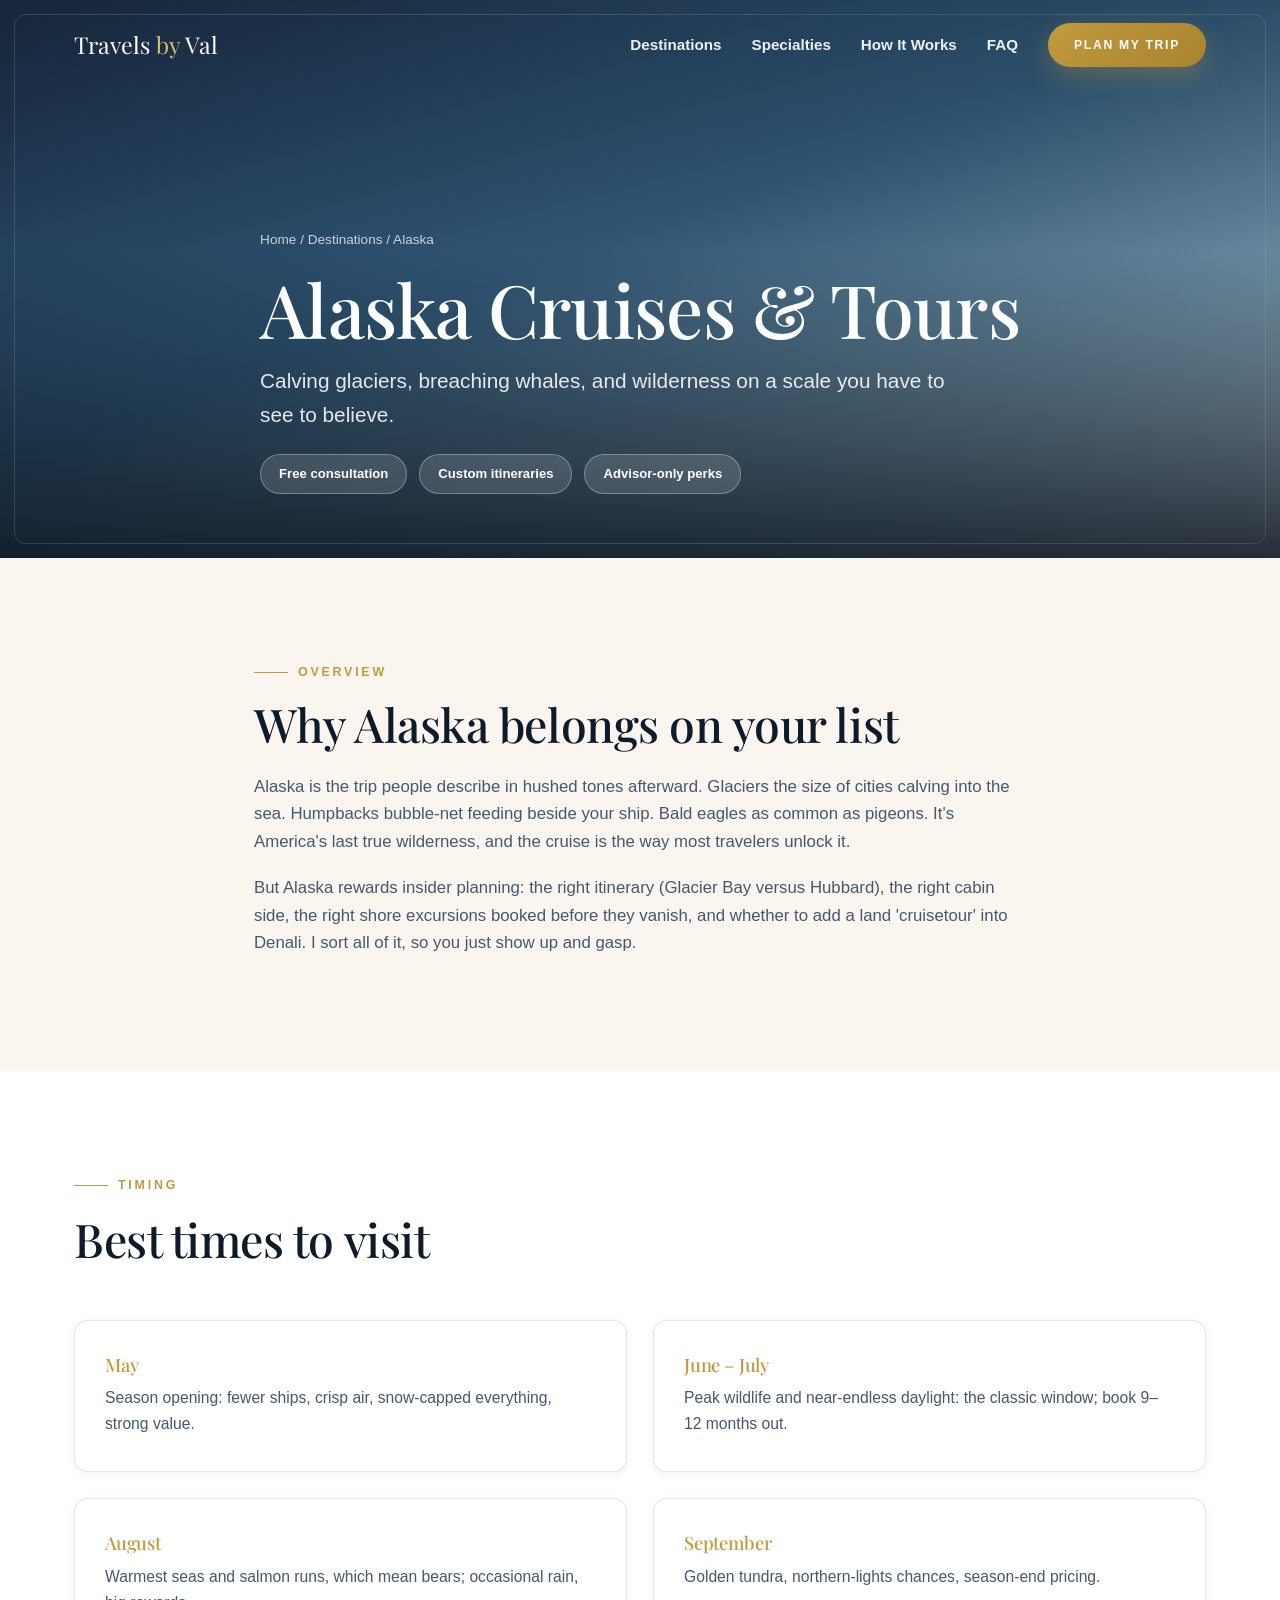
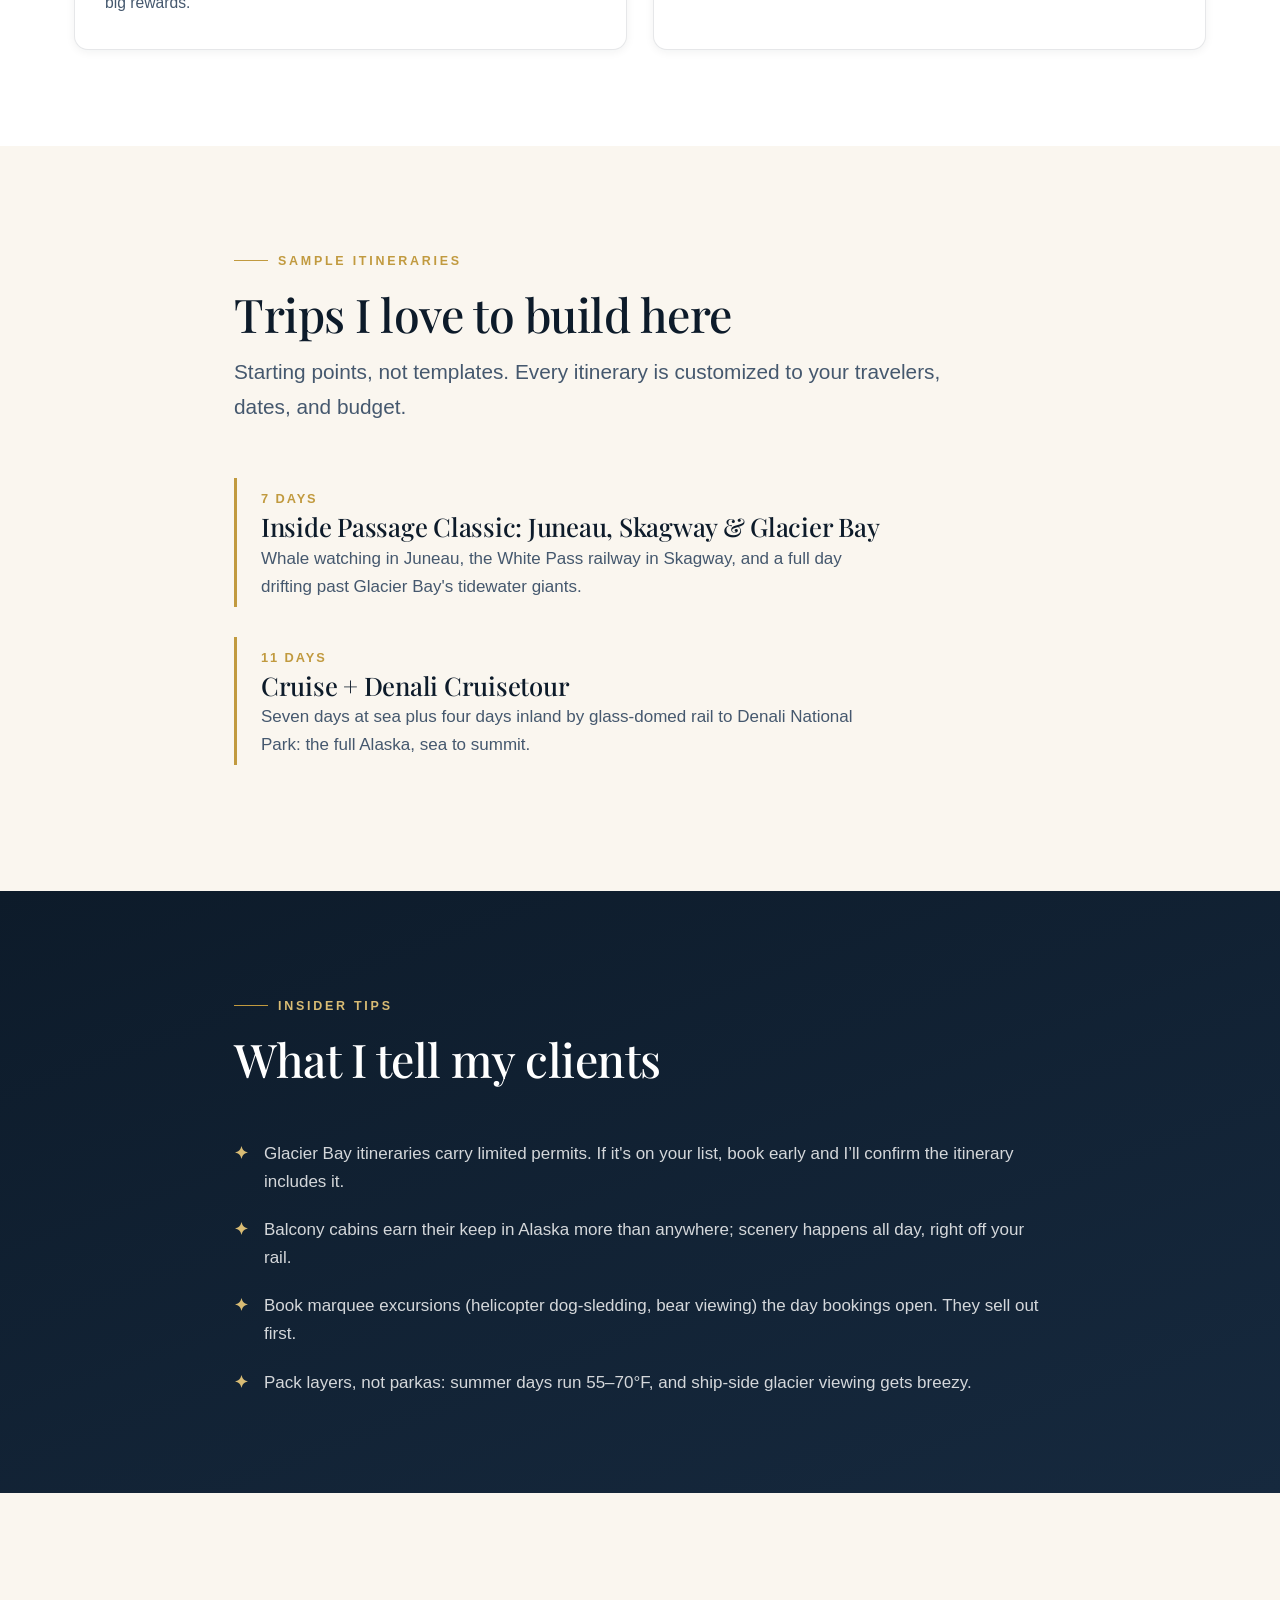
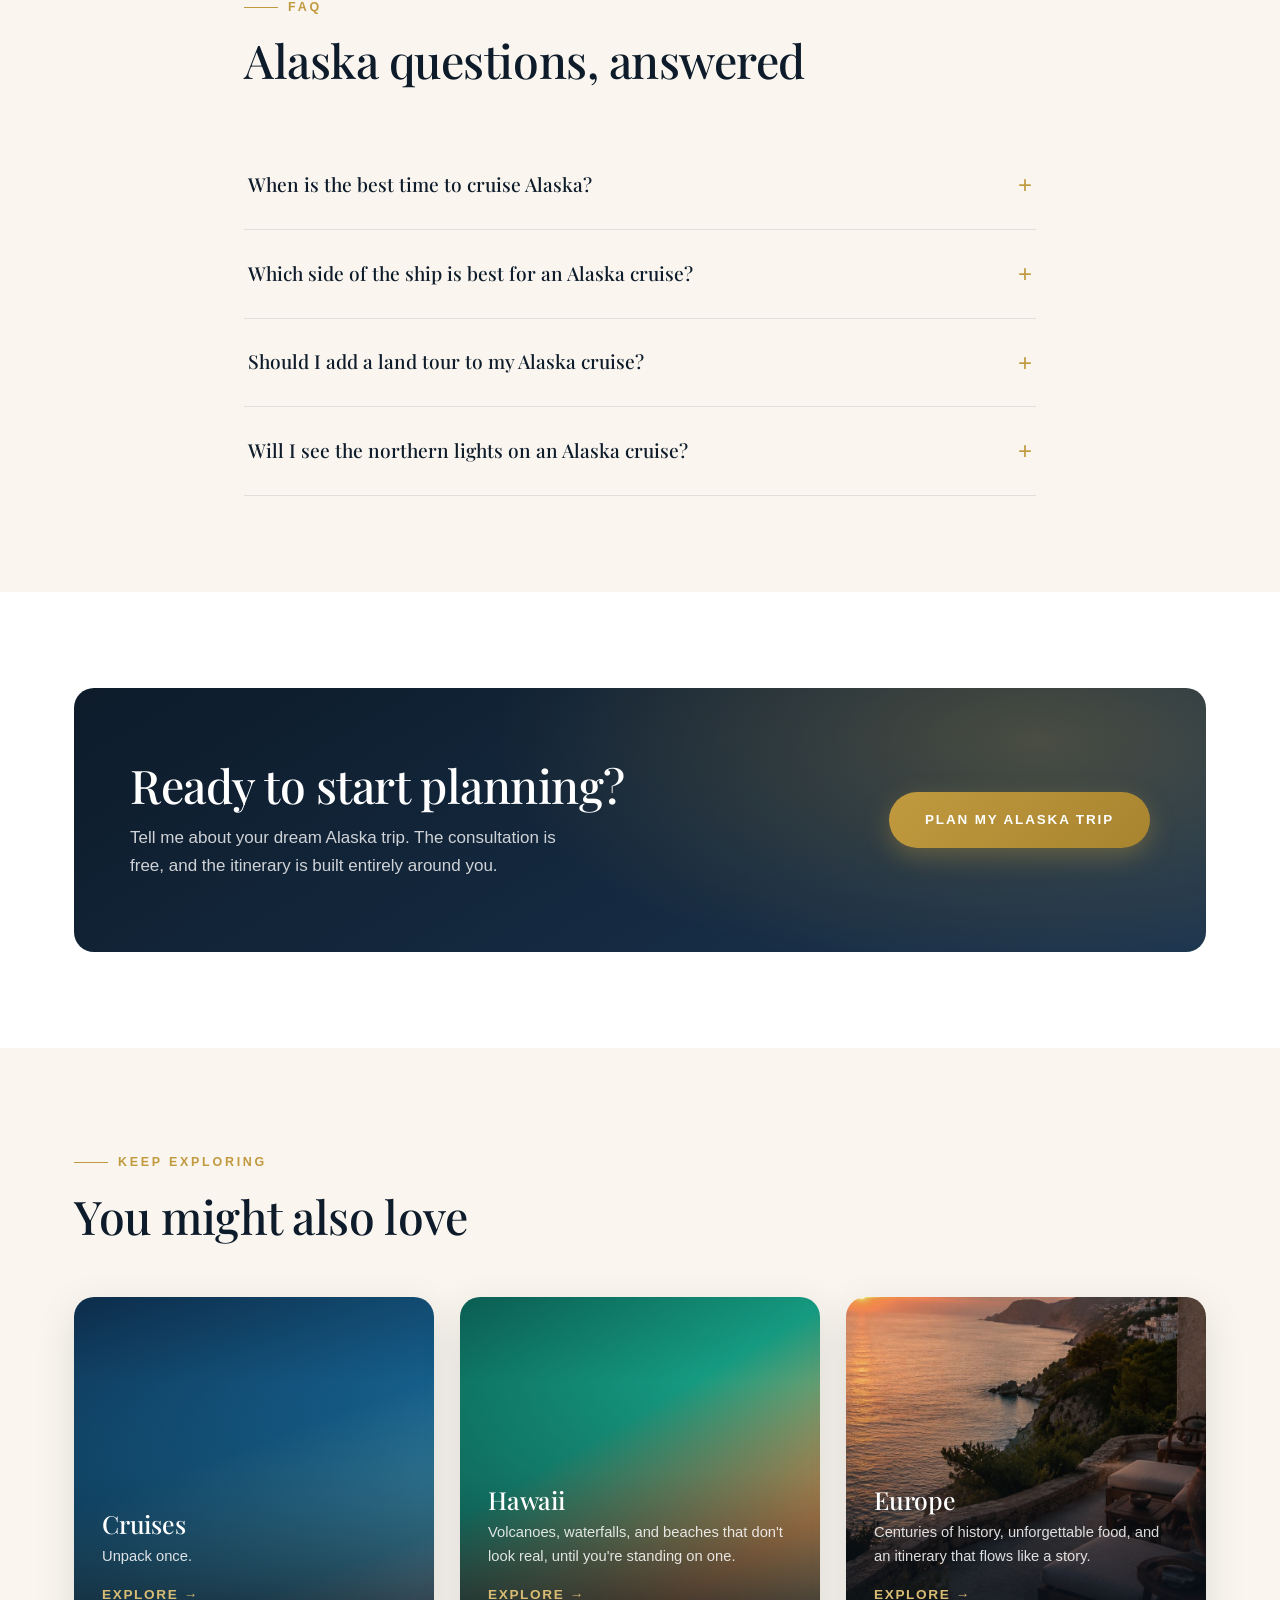
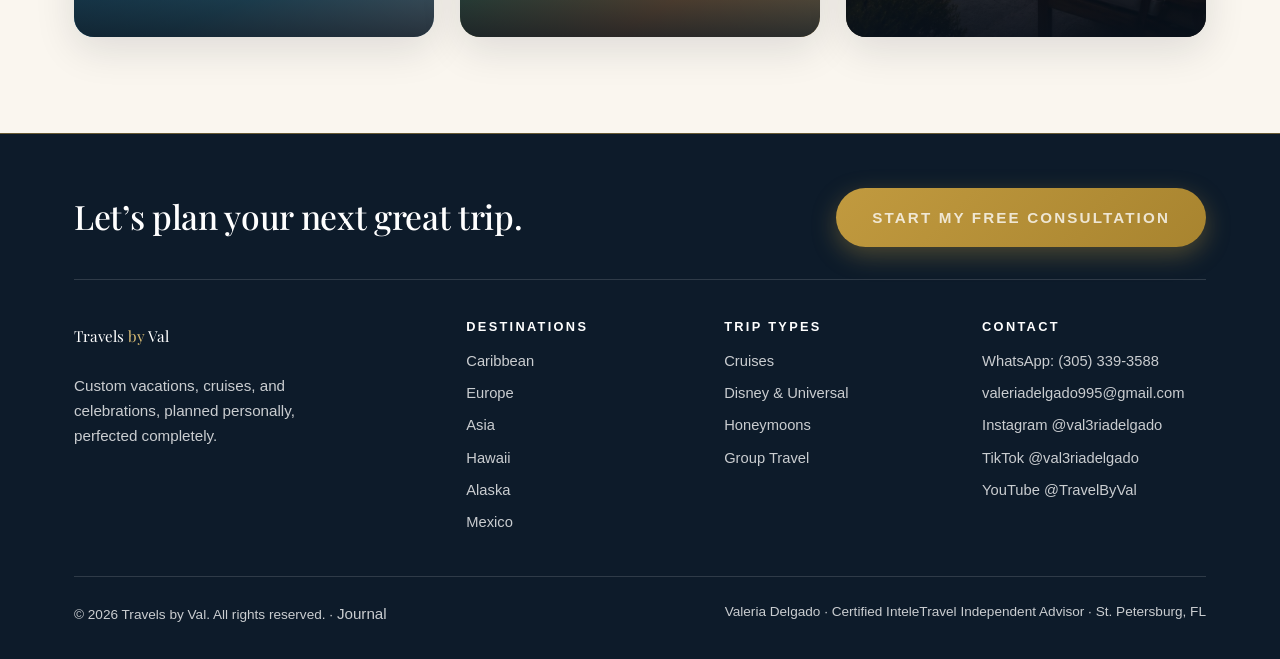
==== destinations/alaska.html @ 851abcfc "Enlarge Val's hero portrait to 118px - Circle grows from 76px to 118px with a heavier gold ring and " ====
<!DOCTYPE html>
<html lang="en">
<head>
<meta charset="UTF-8">
<meta name="viewport" content="width=device-width, initial-scale=1.0">
<title>Alaska Cruise & Land Tour Planning | Travels by Val</title>
<meta name="description" content="Plan an Alaska cruise or cruisetour with an expert advisor: glaciers, wildlife, the right ship, the right side of the ship, free consultation.">
<link rel="canonical" href="https://travelsbyval.com/destinations/alaska">
<meta name="robots" content="index, follow, max-image-preview:large">
<meta name="theme-color" content="#0d1b2a">
<meta property="og:type" content="website">
<meta property="og:site_name" content="Travels by Val">
<meta property="og:title" content="Alaska Cruise & Land Tour Planning | Travels by Val">
<meta property="og:description" content="Plan an Alaska cruise or cruisetour with an expert advisor: glaciers, wildlife, the right ship, the right side of the ship, free consultation.">
<meta property="og:url" content="https://travelsbyval.com/destinations/alaska">
<meta property="og:image" content="https://travelsbyval.com/og-image.jpg">
<meta name="twitter:card" content="summary_large_image">
<meta name="twitter:image" content="https://travelsbyval.com/og-image.jpg">
<link rel="preconnect" href="https://fonts.googleapis.com">
<link rel="preconnect" href="https://fonts.gstatic.com" crossorigin>
<link rel="stylesheet" href="https://fonts.googleapis.com/css2?family=Playfair+Display:ital,wght@0,400;0,500;0,600;1,400;1,500&display=swap">
<link rel="stylesheet" href="/assets/style.css?v=22">
<link rel="icon" href="data:image/svg+xml,%3Csvg xmlns='http://www.w3.org/2000/svg' viewBox='0 0 100 100'%3E%3Ccircle cx='50' cy='50' r='46' fill='%230d1b2a'/%3E%3Ctext x='50' y='66' font-size='48' text-anchor='middle' fill='%23c19a3f' font-family='Georgia'%3EV%3C/text%3E%3C/svg%3E">
<link rel="apple-touch-icon" href="/apple-touch-icon.png">
<script type="application/ld+json">
{
 "@context": "https://schema.org",
 "@type": "FAQPage",
 "mainEntity": [
  {
   "@type": "Question",
   "name": "When is the best time to cruise Alaska?",
   "acceptedAnswer": {
    "@type": "Answer",
    "text": "Late May through early September, with June and July the peak for wildlife and daylight. May and September offer excellent value with cooler temperatures and thinner crowds."
   }
  },
  {
   "@type": "Question",
   "name": "Which side of the ship is best for an Alaska cruise?",
   "acceptedAnswer": {
    "@type": "Answer",
    "text": "It varies by itinerary and direction, a detail most booking sites never mention. When I book your cabin, I pick the side and location with the best scenery odds for your specific route."
   }
  },
  {
   "@type": "Question",
   "name": "Should I add a land tour to my Alaska cruise?",
   "acceptedAnswer": {
    "@type": "Answer",
    "text": "If you can spare 3–4 extra days, a Denali cruisetour is emphatically worth it. The interior's wildlife and scale are different from the coast. It's the version of Alaska most travelers wish they'd done the first time."
   }
  },
  {
   "@type": "Question",
   "name": "Will I see the northern lights on an Alaska cruise?",
   "acceptedAnswer": {
    "@type": "Answer",
    "text": "Summer's long daylight makes aurora rare; your best odds come with late-August or September sailings. For dedicated aurora viewing, ask me about fall and winter Fairbanks land packages."
   }
  }
 ]
}
</script>
<script type="application/ld+json">
{
 "@context": "https://schema.org",
 "@type": "BreadcrumbList",
 "itemListElement": [
  {
   "@type": "ListItem",
   "position": 1,
   "name": "Home",
   "item": "https://travelsbyval.com/"
  },
  {
   "@type": "ListItem",
   "position": 2,
   "name": "Destinations",
   "item": "https://travelsbyval.com/#destinations"
  },
  {
   "@type": "ListItem",
   "position": 3,
   "name": "Alaska",
   "item": "https://travelsbyval.com/destinations/alaska"
  }
 ]
}
</script>
</head>
<body>
<a class="skip-link" href="#main">Skip to main content</a>

<header class="site-header">
  <nav class="nav" aria-label="Main navigation">
    <a class="brand" href="/">Travels <em>by</em> Val</a>
    <button class="nav-toggle" aria-label="Open menu" aria-expanded="false"><span></span><span></span><span></span></button>
    <ul class="nav-links">
      <li><a href="/#destinations">Destinations</a></li>
      <li><a href="/#specialties">Specialties</a></li>
      <li><a href="/#process">How It Works</a></li>
      <li><a href="/#faq">FAQ</a></li>
      <li><a class="btn btn-gold" href="/#inquiry">Plan My Trip</a></li>
    </ul>
  </nav>
</header>

<main id="main">

<section class="dest-hero g-alaska">
  <div class="wrap">
    <nav class="breadcrumbs" aria-label="Breadcrumb"><a href="/">Home</a> / <a href="/#destinations">Destinations</a> / Alaska</nav>
    <h1>Alaska Cruises & Tours</h1>
    <p class="lede" style="color:rgba(255,255,255,.88); margin-top:14px;">Calving glaciers, breaching whales, and wilderness on a scale you have to see to believe.</p>
    <div class="dest-meta">
      <span class="chip">Free consultation</span>
      <span class="chip">Custom itineraries</span>
      <span class="chip">Advisor-only perks</span>
    </div>
  </div>
</section>

<section class="section">
  <div class="wrap" style="max-width:820px;">
    <p class="eyebrow">Overview</p>
    <h2 style="margin:16px 0 22px;">Why Alaska belongs on your list</h2>
    <p style="color:var(--ink-mute); margin-bottom:18px; font-size:1.05rem;">Alaska is the trip people describe in hushed tones afterward. Glaciers the size of cities calving into the sea. Humpbacks bubble-net feeding beside your ship. Bald eagles as common as pigeons. It's America's last true wilderness, and the cruise is the way most travelers unlock it.</p>
    <p style="color:var(--ink-mute); margin-bottom:18px; font-size:1.05rem;">But Alaska rewards insider planning: the right itinerary (Glacier Bay versus Hubbard), the right cabin side, the right shore excursions booked before they vanish, and whether to add a land 'cruisetour' into Denali. I sort all of it, so you just show up and gasp.</p>
  </div>
</section>

<section class="section section-alt">
  <div class="wrap">
    <div class="section-head">
      <p class="eyebrow">Timing</p>
      <h2>Best times to visit</h2>
    </div>
    <div class="grid grid-2">
      <div class="card"><h3 style="margin-top:0; font-size:1.15rem; color:var(--gold);">May</h3><p>Season opening: fewer ships, crisp air, snow-capped everything, strong value.</p></div>
      <div class="card"><h3 style="margin-top:0; font-size:1.15rem; color:var(--gold);">June – July</h3><p>Peak wildlife and near-endless daylight: the classic window; book 9–12 months out.</p></div>
      <div class="card"><h3 style="margin-top:0; font-size:1.15rem; color:var(--gold);">August</h3><p>Warmest seas and salmon runs, which mean bears; occasional rain, big rewards.</p></div>
      <div class="card"><h3 style="margin-top:0; font-size:1.15rem; color:var(--gold);">September</h3><p>Golden tundra, northern-lights chances, season-end pricing.</p></div>
    </div>
  </div>
</section>

<section class="section">
  <div class="wrap" style="max-width:860px;">
    <div class="section-head">
      <p class="eyebrow">Sample Itineraries</p>
      <h2>Trips I love to build here</h2>
      <p class="lede">Starting points, not templates. Every itinerary is customized to your travelers, dates, and budget.</p>
    </div>
    <div class="itin"><span class="days">7 days</span><h3>Inside Passage Classic: Juneau, Skagway & Glacier Bay</h3><p>Whale watching in Juneau, the White Pass railway in Skagway, and a full day drifting past Glacier Bay's tidewater giants.</p></div>
    <div class="itin"><span class="days">11 days</span><h3>Cruise + Denali Cruisetour</h3><p>Seven days at sea plus four days inland by glass-domed rail to Denali National Park: the full Alaska, sea to summit.</p></div>
  </div>
</section>

<section class="section section-ink">
  <div class="wrap" style="max-width:860px;">
    <div class="section-head">
      <p class="eyebrow" style="color:var(--gold-soft);">Insider Tips</p>
      <h2>What I tell my clients</h2>
    </div>
    <ul style="list-style:none; display:grid; gap:20px;">
      <li style="display:flex; gap:16px; color:rgba(255,255,255,.82);"><span aria-hidden="true" style="color:var(--gold-soft); font-weight:700;">&#10022;</span><span>Glacier Bay itineraries carry limited permits. If it's on your list, book early and I&rsquo;ll confirm the itinerary includes it.</span></li>
      <li style="display:flex; gap:16px; color:rgba(255,255,255,.82);"><span aria-hidden="true" style="color:var(--gold-soft); font-weight:700;">&#10022;</span><span>Balcony cabins earn their keep in Alaska more than anywhere; scenery happens all day, right off your rail.</span></li>
      <li style="display:flex; gap:16px; color:rgba(255,255,255,.82);"><span aria-hidden="true" style="color:var(--gold-soft); font-weight:700;">&#10022;</span><span>Book marquee excursions (helicopter dog-sledding, bear viewing) the day bookings open. They sell out first.</span></li>
      <li style="display:flex; gap:16px; color:rgba(255,255,255,.82);"><span aria-hidden="true" style="color:var(--gold-soft); font-weight:700;">&#10022;</span><span>Pack layers, not parkas: summer days run 55–70°F, and ship-side glacier viewing gets breezy.</span></li>
    </ul>
  </div>
</section>

<section class="section">
  <div class="wrap" style="max-width:840px;">
    <div class="section-head">
      <p class="eyebrow">FAQ</p>
      <h2>Alaska questions, answered</h2>
    </div>
    <details class="faq-item"><summary>When is the best time to cruise Alaska?</summary><div class="faq-body">Late May through early September, with June and July the peak for wildlife and daylight. May and September offer excellent value with cooler temperatures and thinner crowds.</div></details>
    <details class="faq-item"><summary>Which side of the ship is best for an Alaska cruise?</summary><div class="faq-body">It varies by itinerary and direction: a detail most booking sites never mention. When I book your cabin, I pick the side and location with the best scenery odds for your specific route.</div></details>
    <details class="faq-item"><summary>Should I add a land tour to my Alaska cruise?</summary><div class="faq-body">If you can spare 3–4 extra days, a Denali cruisetour is emphatically worth it. The interior's wildlife and scale are different from the coast. It's the version of Alaska most travelers wish they'd done the first time.</div></details>
    <details class="faq-item"><summary>Will I see the northern lights on an Alaska cruise?</summary><div class="faq-body">Summer's long daylight makes aurora rare; your best odds come with late-August or September sailings. For dedicated aurora viewing, ask me about fall and winter Fairbanks land packages.</div></details>
  </div>
</section>

<section class="section section-alt">
  <div class="wrap">
    <div class="cta-band">
      <div>
        <h2>Ready to start planning?</h2>
        <p>Tell me about your dream Alaska trip. The consultation is free, and the itinerary is built entirely around you.</p>
      </div>
      <a class="btn btn-gold" href="/#inquiry">Plan My Alaska Trip</a>
    </div>
  </div>
</section>

<section class="section">
  <div class="wrap">
    <div class="section-head">
      <p class="eyebrow">Keep Exploring</p>
      <h2>You might also love</h2>
    </div>
    <div class="grid grid-3">
      <a class="dest-tile g-cruise" href="/destinations/cruises">
        <div class="dest-tile-body"><h3>Cruises</h3><p>Unpack once.</p><span class="dest-tile-cta">Explore &rarr;</span></div>
      </a>
      <a class="dest-tile g-hawaii" href="/destinations/hawaii">
        <div class="dest-tile-body"><h3>Hawaii</h3><p>Volcanoes, waterfalls, and beaches that don't look real, until you're standing on one.</p><span class="dest-tile-cta">Explore &rarr;</span></div>
      </a>
      <a class="dest-tile g-europe" href="/destinations/europe">
        <div class="dest-tile-body"><h3>Europe</h3><p>Centuries of history, unforgettable food, and an itinerary that flows like a story.</p><span class="dest-tile-cta">Explore &rarr;</span></div>
      </a>
    </div>
  </div>
</section>

</main>

<footer class="site-footer">
  <div class="wrap">
    <div class="footer-cta">
      <div>
        <h3>Let&rsquo;s plan your next great trip.</h3>
      </div>
      <a class="btn btn-gold" href="/#inquiry">Start My Free Consultation</a>
    </div>
    <div class="footer-grid">
      <div>
        <a class="brand" href="/" style="color:#fff;">Travels <em>by</em> Val</a>
        <p style="margin-top:16px; max-width:34ch; font-size:.95rem;">Custom vacations, cruises, and celebrations, planned personally, perfected completely.</p>
      </div>
      <div>
        <h4>Destinations</h4>
        <ul>
          <li><a href="/destinations/caribbean">Caribbean</a></li>
          <li><a href="/destinations/europe">Europe</a></li>
          <li><a href="/destinations/asia">Asia</a></li>
          <li><a href="/destinations/hawaii">Hawaii</a></li>
          <li><a href="/destinations/alaska">Alaska</a></li>
          <li><a href="/destinations/mexico">Mexico</a></li>
        </ul>
      </div>
      <div>
        <h4>Trip Types</h4>
        <ul>
          <li><a href="/destinations/cruises">Cruises</a></li>
          <li><a href="/destinations/disney">Disney &amp; Universal</a></li>
          <li><a href="/destinations/honeymoons">Honeymoons</a></li>
          <li><a href="/#specialties">Group Travel</a></li>
        </ul>
      </div>
      <div>
        <h4>Contact</h4>
        <ul>
          <li><a href="https://wa.me/13053393588?text=Hi%20Val!">WhatsApp: (305) 339-3588</a></li>
          <li><a href="mailto:valeriadelgado995@gmail.com">valeriadelgado995@gmail.com</a></li>
          <li><a href="https://www.instagram.com/val3riadelgado" rel="noopener" target="_blank">Instagram @val3riadelgado</a></li>
          <li><a href="https://www.tiktok.com/@val3riadelgado" rel="noopener" target="_blank">TikTok @val3riadelgado</a></li>
          <li><a href="https://www.youtube.com/@TravelByVal" rel="noopener" target="_blank">YouTube @TravelByVal</a></li>
        </ul>
      </div>
    </div>
    <div class="footer-bottom">
      <span>&copy; 2026 Travels by Val. All rights reserved. &middot; <a href="/journal/how-i-saved-800-on-a-caribbean-cruise.html">Journal</a></span>
      <span>Valeria Delgado &middot; Certified InteleTravel Independent Advisor &middot; St. Petersburg, FL</span>
    </div>
  </div>
</footer>

<script src="/assets/site.js?v=22" defer></script>
</body>
</html>
---- assets/style.css ----
/* ============================================================
   Travels by Val — Design System
   Palette: Ink Navy / Warm Sand / Champagne Gold / Lagoon
   ============================================================ */
:root {
  --ink: #0d1b2a;
  --ink-soft: #1b2a3d;
  --ink-mute: #45586e;
  --sand: #faf6ef;
  --sand-deep: #f1e9db;
  --gold: #c19a3f;
  --gold-soft: #d9bc74;
  --lagoon: #1f6f6b;
  --lagoon-soft: #e3f0ef;
  --white: #ffffff;
  --line: rgba(13, 27, 42, 0.1);
  --shadow-sm: 0 2px 10px rgba(13, 27, 42, 0.06);
  --shadow-md: 0 12px 40px rgba(13, 27, 42, 0.12);
  --shadow-lg: 0 24px 70px rgba(13, 27, 42, 0.18);
  --radius: 14px;
  --radius-lg: 20px;
  --serif: "Playfair Display", "Didot", "Bodoni MT", "Georgia", serif;
  --sans: -apple-system, BlinkMacSystemFont, "Segoe UI", "Inter", Roboto, "Helvetica Neue", Arial, sans-serif;
  --max: 1180px;
}

* { margin: 0; padding: 0; box-sizing: border-box; }
html { scroll-behavior: smooth; scroll-padding-top: 92px; }
/* Lock the page to vertical-only scrolling — nothing may wiggle it sideways */
html, body { overflow-x: hidden; overflow-x: clip; }
@media (prefers-reduced-motion: reduce) {
  html { scroll-behavior: auto; }
  *, *::before, *::after { animation: none !important; transition: none !important; }
}

body {
  font-family: var(--sans);
  color: var(--ink);
  background: var(--sand);
  line-height: 1.65;
  font-size: 17px;
  -webkit-font-smoothing: antialiased;
  text-rendering: optimizeLegibility;
}

img { max-width: 100%; display: block; }
a { color: inherit; }
::selection { background: rgba(193,154,63,.85); color: #fff; }

.wrap { max-width: var(--max); margin: 0 auto; padding: 0 24px; }

/* ---------- Typography ---------- */
h1, h2, h3, .display { font-family: var(--serif); font-weight: 500; line-height: 1.12; letter-spacing: -0.01em; }
h1 { font-size: clamp(2.6rem, 6vw, 4.6rem); }
h2 { font-size: clamp(1.9rem, 4vw, 2.9rem); }
h3 { font-size: clamp(1.25rem, 2.4vw, 1.6rem); }
.lede { font-size: clamp(1.05rem, 2vw, 1.3rem); color: var(--ink-mute); max-width: 62ch; }
.eyebrow {
  display: inline-flex; align-items: center; gap: 10px;
  font-size: 0.78rem; font-weight: 700; letter-spacing: 0.22em;
  text-transform: uppercase; color: var(--gold);
}
.eyebrow::before { content: ""; width: 34px; height: 1px; background: var(--gold); }

/* ---------- Buttons ---------- */
.btn {
  display: inline-flex; align-items: center; justify-content: center; gap: 10px;
  padding: 17px 36px; border-radius: 999px; border: 0; cursor: pointer;
  font-family: var(--sans); font-size: .84rem; font-weight: 700; text-decoration: none;
  letter-spacing: .14em; text-transform: uppercase;
  transition: transform .25s ease, box-shadow .25s ease, background .25s ease;
  min-height: 48px; text-align: center;
}
.btn:focus-visible, a:focus-visible, input:focus-visible, select:focus-visible, textarea:focus-visible, summary:focus-visible {
  outline: 3px solid var(--gold); outline-offset: 3px; border-radius: 6px;
}
.btn-gold { position: relative; overflow: hidden; background: linear-gradient(135deg, var(--gold), #a8842f); color: #fff; box-shadow: 0 8px 24px rgba(193,154,63,.35); }
.btn-gold::after {
  content: ""; position: absolute; top: 0; bottom: 0; left: -70%; width: 45%;
  background: linear-gradient(100deg, transparent, rgba(255,255,255,.35), transparent);
  transform: skewX(-20deg); transition: left .7s ease;
}
.btn-gold:hover::after { left: 130%; }
.btn-gold:hover { transform: translateY(-2px); box-shadow: 0 14px 34px rgba(193,154,63,.45); }
.btn-ghost { background: rgba(255,255,255,.12); color: #fff; border: 1px solid rgba(255,255,255,.45); backdrop-filter: blur(8px); }
.btn-ghost:hover { background: rgba(255,255,255,.22); transform: translateY(-2px); }
.btn-ink { background: var(--ink); color: #fff; }
.btn-ink:hover { background: var(--ink-soft); transform: translateY(-2px); }

/* ---------- Header / Nav ---------- */
.site-header {
  position: fixed; inset: 0 0 auto 0; z-index: 100;
}
/* Glass layer lives on a pseudo-element: backdrop-filter on the header
   itself would become the containing block for the fixed mobile menu,
   clipping the overlay to the header's box. */
.site-header::before {
  content: ""; position: absolute; inset: 0; z-index: -1;
  background: rgba(250, 246, 239, 0.9);
  backdrop-filter: blur(14px);
  -webkit-backdrop-filter: blur(14px);
  box-shadow: var(--shadow-sm);
  opacity: 0; transition: opacity .35s ease;
}
.site-header.scrolled::before { opacity: 1; }
.site-header.nav-open::before { opacity: 0; }
.nav {
  display: flex; align-items: center; justify-content: space-between;
  max-width: var(--max); margin: 0 auto; padding: 18px 24px;
}
.brand { position: relative; z-index: 65; display: inline-block; padding: 8px 0; font-family: var(--serif); font-size: 1.45rem; text-decoration: none; color: #fff; transition: color .35s ease; }
.brand em { font-style: normal; color: var(--gold-soft); }
.scrolled .brand, .solid-nav .brand { color: var(--ink); }
.site-header.nav-open .brand { color: #fff; }
.nav-links { display: flex; align-items: center; gap: 30px; list-style: none; }
.nav-links a:not(.btn) {
  position: relative; text-decoration: none; font-weight: 600; font-size: .95rem;
  color: rgba(255,255,255,.92); transition: color .25s ease;
}
.nav-links a:not(.btn)::after {
  content: ""; position: absolute; left: 0; right: 0; bottom: -7px; height: 1px;
  background: var(--gold); transform: scaleX(0); transform-origin: left;
  transition: transform .3s ease;
}
.nav-links a:not(.btn):hover::after, .nav-links a:not(.btn):focus-visible::after { transform: scaleX(1); }
.scrolled .nav-links a:not(.btn), .solid-nav .nav-links a:not(.btn) { color: var(--ink-soft); }
.nav-links a:not(.btn):hover { color: var(--gold); }
.nav-links .btn { padding: 12px 26px; min-height: 42px; font-size: .76rem; }
.nav-toggle { display: none; position: relative; z-index: 70; background: none; border: 0; cursor: pointer; padding: 8px; }
.nav-toggle span { display: block; width: 26px; height: 2px; margin: 6px 0; background: #fff; transition: background .3s, transform .3s ease, opacity .3s ease; }
.scrolled .nav-toggle span, .solid-nav .nav-toggle span { background: var(--ink); }
.site-header.nav-open .nav-toggle span { background: #fff; }
.site-header.nav-open .nav-toggle span:nth-child(1) { transform: translateY(8px) rotate(45deg); }
.site-header.nav-open .nav-toggle span:nth-child(2) { opacity: 0; }
.site-header.nav-open .nav-toggle span:nth-child(3) { transform: translateY(-8px) rotate(-45deg); }

@media (max-width: 880px) {
  .nav-toggle { display: block; }
  /* Full-screen curtain that drops from the top */
  .nav-links {
    position: fixed; inset: 0; z-index: 60;
    flex-direction: column; justify-content: center;
    gap: 34px; padding: 90px 24px 40px;
    background:
      radial-gradient(700px 480px at 82% 8%, rgba(193,154,63,.18), transparent 60%),
      linear-gradient(165deg, #0d1b2a 0%, #14293f 58%, #0f2233 100%);
    transform: translateY(-102%);
    transition: transform .5s cubic-bezier(.76, 0, .24, 1), visibility 0s .5s;
    visibility: hidden;
  }
  .nav-links.open { transform: translateY(0); visibility: visible; transition: transform .5s cubic-bezier(.76, 0, .24, 1), visibility 0s; }
  .nav-links a:not(.btn) { color: #fff !important; font-family: var(--serif); font-size: 1.6rem; font-weight: 500; }
  .nav-links a:not(.btn)::after { display: none; }
  .nav-links .btn { margin-top: 10px; }
  /* Staggered reveal as the curtain settles */
  .nav-links li { opacity: 0; transform: translateY(-16px); transition: opacity .35s ease, transform .35s ease; }
  .nav-links.open li { opacity: 1; transform: none; }
  .nav-links.open li:nth-child(1) { transition-delay: .18s; }
  .nav-links.open li:nth-child(2) { transition-delay: .24s; }
  .nav-links.open li:nth-child(3) { transition-delay: .3s; }
  .nav-links.open li:nth-child(4) { transition-delay: .36s; }
  .nav-links.open li:nth-child(5) { transition-delay: .42s; }
  .nav-links.open li:nth-child(6) { transition-delay: .48s; }
}
/* Lock page scroll while the mobile menu is open */
html.menu-open, html.menu-open body { overflow: hidden; }

/* Touch devices: no hover-lift transforms — taps and swipes must not jiggle the layout */
@media (hover: none) {
  .card:hover, .dest-tile:hover, .btn:hover { transform: none; }
  .dest-tile:hover::after { opacity: 0; }
}

/* ---------- Hero ---------- */
/* "Golden dusk" — photo-forward with a vertical scrim (owner's pick).
   The gradient stack beneath the photo is the automatic fallback. */
.hero {
  position: relative; min-height: 100svh; display: flex; align-items: center;
  color: #fff; overflow: hidden;
  background: linear-gradient(165deg, #0d1b2a 0%, #14293f 42%, #1d3a52 68%, #0f2233 100%);
}
/* Cinematic slow drift on the hero photo (scrim rides the same layer) */
.hero::after {
  content: ""; position: absolute; inset: -4%; z-index: 0;
  background:
    linear-gradient(180deg, rgba(13,27,42,.66) 0%, rgba(13,27,42,.42) 46%, rgba(13,27,42,.9) 100%),
    url("/img/europe-hero.jpg") center 58% / cover no-repeat;
  animation: heroDrift 28s ease-in-out infinite alternate;
}
@keyframes heroDrift {
  from { transform: scale(1) translateY(0); }
  to   { transform: scale(1.06) translateY(-1.4%); }
}
/* Editorial hairline frame, inset from the viewport edge */
.hero::before {
  content: ""; position: absolute; inset: 16px; z-index: 3; pointer-events: none;
  border: 1px solid rgba(217, 188, 116, .22); border-radius: 12px;
}
/* (starfield speckles removed — real photography replaces them) */
.hero-inner { position: relative; z-index: 2; padding-top: 150px; padding-bottom: 110px; }
.hero .eyebrow { color: var(--gold-soft); }
.hero h1 { max-width: 15ch; margin: 22px 0 14px; }
.hero h1 em { font-style: italic; color: var(--gold-soft); }
.hero .lede { color: rgba(255,255,255,.82); margin-bottom: 38px; }
/* Advisor chip — Val's portrait above the CTA */
.advisor-chip { display: flex; align-items: center; gap: 18px; margin: 6px 0 28px; }
.advisor-chip img {
  width: 118px; height: 118px; border-radius: 50%; object-fit: cover;
  border: 3px solid var(--gold-soft); box-shadow: 0 8px 28px rgba(0,0,0,.4);
}
.advisor-chip div { display: grid; gap: 1px; }
.advisor-chip strong { font-family: var(--serif); font-size: 1.25rem; font-weight: 500; color: #fff; }
.advisor-chip span { font-size: .8rem; font-weight: 700; letter-spacing: .12em; text-transform: uppercase; color: var(--gold-soft); }

.hero-ctas { display: flex; flex-wrap: wrap; gap: 16px; margin-bottom: 54px; }
.hero-trust { display: flex; flex-wrap: wrap; gap: 14px 34px; padding-top: 26px; border-top: 1px solid rgba(255,255,255,.18); }
.hero-trust li { list-style: none; display: flex; align-items: center; gap: 10px; font-size: .95rem; color: rgba(255,255,255,.85); }
.hero-trust svg { flex: none; }

/* ---------- Sections ---------- */
.section { padding: 96px 0; }
.section-alt { background: var(--white); }
.section-ink { background: linear-gradient(160deg, var(--ink) 0%, #16293e 100%); color: #fff; }
.section-head { max-width: 760px; margin-bottom: 54px; }
.section-head h2 { margin: 18px 0 14px; }
.section-head.center { margin-left: auto; margin-right: auto; text-align: center; }
.section-head.center .lede { margin-left: auto; margin-right: auto; }
.section-head.center .eyebrow::after { content: ""; width: 34px; height: 1px; background: var(--gold); }
.section-ink .lede { color: rgba(255,255,255,.78); }

/* ---------- Cards / Grids ---------- */
.grid { display: grid; gap: 26px; }
.grid-3 { grid-template-columns: repeat(3, 1fr); }
.grid-4 { grid-template-columns: repeat(4, 1fr); }
.grid-2 { grid-template-columns: repeat(2, 1fr); }
@media (max-width: 980px) { .grid-3, .grid-4 { grid-template-columns: repeat(2, 1fr); } }
@media (max-width: 620px) { .grid-2, .grid-3, .grid-4 { grid-template-columns: 1fr; } }

.card {
  background: var(--white); border: 1px solid var(--line); border-radius: var(--radius);
  padding: 34px 30px; box-shadow: var(--shadow-sm);
  transition: transform .3s ease, box-shadow .3s ease;
}
.card:hover { transform: translateY(-4px); box-shadow: var(--shadow-md); border-color: rgba(193,154,63,.45); }
.card h3 { margin: 18px 0 10px; }
.card p { color: var(--ink-mute); font-size: .98rem; }
.card-icon {
  width: 54px; height: 54px; border-radius: 16px; display: grid; place-items: center;
  background: linear-gradient(135deg, var(--lagoon-soft), #f6efe0); color: var(--lagoon);
}
/* About — single editorial column, centered on wide screens */
.about-editorial { max-width: 720px; margin: 0 auto; }

/* ---------- Destination tiles ---------- */
.dest-tile {
  position: relative; display: flex; align-items: flex-end; min-height: 340px;
  border-radius: var(--radius-lg); overflow: hidden; text-decoration: none; color: #fff;
  box-shadow: var(--shadow-md); transition: transform .35s ease, box-shadow .35s ease;
  background-size: cover; background-position: center;
}
.dest-tile:hover { transform: translateY(-5px) scale(1.005); box-shadow: var(--shadow-lg); }
.dest-tile::before {
  content: ""; position: absolute; inset: 0;
  background: linear-gradient(to top, rgba(9,18,29,.86) 0%, rgba(9,18,29,.25) 48%, rgba(9,18,29,0) 75%);
  transition: background .35s ease;
}
.dest-tile:hover::before { background: linear-gradient(to top, rgba(9,18,29,.92) 0%, rgba(9,18,29,.4) 55%, rgba(9,18,29,.08) 85%); }
/* Inner hairline frame revealed on hover — editorial gallery feel */
.dest-tile::after {
  content: ""; position: absolute; inset: 10px; z-index: 3; pointer-events: none;
  border: 1px solid rgba(255,255,255,.28); border-radius: calc(var(--radius-lg) - 9px);
  opacity: 0; transition: opacity .35s ease;
}
.dest-tile:hover::after { opacity: 1; }
.dest-tile-body { position: relative; z-index: 2; padding: 28px; width: 100%; }
.dest-tile-body h3 { font-size: 1.55rem; margin-bottom: 6px; }
.dest-tile-body p { font-size: .92rem; color: rgba(255,255,255,.85); margin-bottom: 12px; }
.dest-tile-cta { font-size: .85rem; font-weight: 700; letter-spacing: .12em; text-transform: uppercase; color: var(--gold-soft); }
#destinations .dest-tile { min-height: 380px; }

/* Gradient art fallbacks — real photos layer on top when present */
.g-caribbean { background-image: linear-gradient(150deg,#0e7d8f 0%,#28b1b5 45%,#7fd6c2 80%,#f3e8c9 100%); }
.g-europe    { background-image: linear-gradient(155deg,#3a3f63 0%,#6f6289 45%,#c98a6d 78%,#f0cfa0 100%); }
.g-hawaii    { background-image: linear-gradient(150deg,#0b5d52 0%,#159a80 40%,#f2a65a 78%,#f7d488 100%); }
.g-alaska    { background-image: linear-gradient(160deg,#1c2f4a 0%,#3b6b8f 45%,#9fc4d8 80%,#eef5f8 100%); }
.g-mexico    { background-image: linear-gradient(150deg,#88372b 0%,#c96f3f 42%,#eeb960 75%,#f9e6bd 100%); }
.g-disney    { background-image: linear-gradient(150deg,#3b2f6b 0%,#6b4f9e 45%,#c77bb4 78%,#f5cfe0 100%); }
.g-cruise    { background-image: linear-gradient(160deg,#0d2c4a 0%,#155e8a 45%,#4aa6c4 78%,#d7ecf3 100%); }
.g-honeymoon { background-image: linear-gradient(150deg,#5c2540 0%,#96455f 45%,#d98a76 78%,#f7d9bd 100%); }
.g-asia      { background-image: linear-gradient(150deg,#3b1f3f 0%,#7a3b5e 45%,#e0793f 78%,#f6d9a0 100%); }
.photo-layer { position: absolute; inset: 0; width: 100%; height: 100%; object-fit: cover; }

/* Destination tile photography — served via /img/dest/ rewrites;
   the gradient beneath each remains the automatic fallback. */
.dest-tile.g-caribbean { background-image: url("/img/dest/caribbean.jpg"), linear-gradient(150deg,#0e7d8f 0%,#28b1b5 45%,#7fd6c2 80%,#f3e8c9 100%); }
.dest-tile.g-europe    { background-image: url("/img/dest/europe.jpg"), linear-gradient(155deg,#3a3f63 0%,#6f6289 45%,#c98a6d 78%,#f0cfa0 100%); }
.dest-tile.g-hawaii    { background-image: url("/img/dest/hawaii.jpg"), linear-gradient(150deg,#0b5d52 0%,#159a80 40%,#f2a65a 78%,#f7d488 100%); }
.dest-tile.g-alaska    { background-image: url("/img/dest/alaska.jpg"), linear-gradient(160deg,#1c2f4a 0%,#3b6b8f 45%,#9fc4d8 80%,#eef5f8 100%); }
.dest-tile.g-mexico    { background-image: url("/img/dest/mexico.jpg"), linear-gradient(150deg,#88372b 0%,#c96f3f 42%,#eeb960 75%,#f9e6bd 100%); }
.dest-tile.g-disney    { background-image: url("/img/dest/disney.jpg"), linear-gradient(150deg,#3b2f6b 0%,#6b4f9e 45%,#c77bb4 78%,#f5cfe0 100%); }
.dest-tile.g-cruise    { background-image: url("/img/dest/cruises.jpg"), linear-gradient(160deg,#0d2c4a 0%,#155e8a 45%,#4aa6c4 78%,#d7ecf3 100%); }
.dest-tile.g-honeymoon { background-image: url("/img/dest/honeymoons.jpg"), linear-gradient(150deg,#5c2540 0%,#96455f 45%,#d98a76 78%,#f7d9bd 100%); }
.dest-tile.g-asia      { background-image: url("/img/dest/asia.jpg"), linear-gradient(150deg,#3b1f3f 0%,#7a3b5e 45%,#e0793f 78%,#f6d9a0 100%); }


/* ---------- Process timeline ---------- */
.steps { counter-reset: step; display: grid; gap: 0; }
.step {
  counter-increment: step; position: relative;
  padding: 0 0 46px 76px;
}
.step::before {
  content: counter(step, decimal-leading-zero);
  position: absolute; left: 0; top: -4px;
  font-family: var(--serif); font-size: 1.35rem; color: var(--gold);
  width: 52px; height: 52px; border: 1px solid rgba(193,154,63,.5); border-radius: 50%;
  display: grid; place-items: center; background: rgba(255,255,255,.04);
}
.step:not(:last-child)::after {
  content: ""; position: absolute; left: 26px; top: 54px; bottom: 6px;
  width: 1px; background: linear-gradient(to bottom, rgba(193,154,63,.5), rgba(193,154,63,.08));
}
.step h3 { margin-bottom: 8px; }
.step p { color: rgba(255,255,255,.75); max-width: 56ch; }

/* ---------- Testimonials ---------- */
.quote-card { position: relative; display: flex; flex-direction: column; gap: 18px; overflow: hidden; }
.quote-card::before {
  content: "\201C"; position: absolute; top: -6px; right: 18px;
  font-family: var(--serif); font-size: 7rem; line-height: 1;
  color: rgba(193,154,63,.16); pointer-events: none;
}
.stars { color: var(--gold); letter-spacing: 3px; font-size: 1.05rem; }
.quote-card blockquote { font-family: var(--serif); font-size: 1.18rem; line-height: 1.5; font-style: italic; color: var(--ink-soft); }
.quote-card figcaption { display: flex; align-items: center; gap: 12px; font-size: .92rem; color: var(--ink-mute); font-weight: 600; }
.quote-card .avatar {
  flex: none; width: 40px; height: 40px; border-radius: 50%;
  display: grid; place-items: center;
  font-family: var(--serif); font-size: .95rem; font-weight: 500; color: var(--gold);
  border: 1px solid rgba(193,154,63,.55);
  background: linear-gradient(135deg, rgba(193,154,63,.12), rgba(31,111,107,.08));
}

/* ---------- FAQ ---------- */
.faq-item { border-bottom: 1px solid var(--line); }
.faq-item summary {
  display: flex; justify-content: space-between; align-items: center; gap: 20px;
  padding: 24px 4px; cursor: pointer; list-style: none;
  font-family: var(--serif); font-size: 1.2rem; font-weight: 500;
  transition: color .25s ease;
}
.faq-item summary:hover { color: var(--gold); }
.faq-item .faq-body { overflow: hidden; }
.faq-item summary::-webkit-details-marker { display: none; }
.faq-item summary::after {
  content: "+"; font-family: var(--sans); font-size: 1.5rem; color: var(--gold);
  transition: transform .3s ease; flex: none;
}
.faq-item[open] summary::after { transform: rotate(45deg); }
.faq-item .faq-body { padding: 0 4px 26px; color: var(--ink-mute); max-width: 68ch; }

/* ---------- Inquiry form ---------- */
.inquiry-panel {
  background: var(--white); border-radius: var(--radius-lg); box-shadow: var(--shadow-lg);
  padding: 52px; display: grid; grid-template-columns: 1fr 1.1fr; gap: 54px;
}
@media (max-width: 900px) { .inquiry-panel { grid-template-columns: 1fr; padding: 34px 26px; } }
.form-grid { display: grid; grid-template-columns: 1fr 1fr; gap: 18px; }
.form-grid .full { grid-column: 1 / -1; }
@media (max-width: 620px) { .form-grid { grid-template-columns: 1fr; } }
label { display: block; font-size: .85rem; font-weight: 700; margin-bottom: 7px; color: var(--ink-soft); }
input, select, textarea {
  width: 100%; padding: 14px 16px; border: 1px solid var(--line); border-radius: 12px;
  font-family: var(--sans); font-size: 1rem; background: var(--sand); color: var(--ink);
}
input:focus, select:focus, textarea:focus { border-color: var(--gold); background: #fff; }
.form-note { font-size: .84rem; color: var(--ink-mute); }

/* ---------- Footer ---------- */
.site-footer { background: var(--ink); color: rgba(255,255,255,.78); padding: 54px 0 28px; border-top: 1px solid rgba(193,154,63,.5); }
.footer-cta {
  display: flex; flex-wrap: wrap; align-items: center; justify-content: space-between; gap: 22px;
  padding-bottom: 32px; margin-bottom: 36px;
  border-bottom: 1px solid rgba(255,255,255,.14);
}
.footer-cta h3 { color: #fff; font-size: clamp(1.5rem, 3vw, 2.1rem); }
/* Comfortable tap targets without changing the visual rhythm */
.site-footer li a { display: inline-block; padding: 4px 0; font-size: .92rem; }
.footer-bottom span { padding: 4px 0; }
.footer-grid { display: grid; grid-template-columns: 1.6fr 1fr 1fr 1fr; gap: 34px; margin-bottom: 38px; }
@media (max-width: 880px) { .footer-grid { grid-template-columns: 1fr 1fr; } }
@media (max-width: 560px) {
  /* Mobile footer: brand and contact span full width, link columns pair up */
  .footer-grid { grid-template-columns: 1fr 1fr; gap: 18px 16px; }
  .footer-grid > div:first-child, .footer-grid > div:last-child { grid-column: 1 / -1; }
  .footer-cta { flex-direction: column; align-items: stretch; text-align: left; gap: 14px; padding-bottom: 26px; margin-bottom: 26px; }
  .footer-cta .btn { width: 100%; }
  .footer-bottom { flex-direction: column; align-items: flex-start; gap: 8px; font-size: .82rem; }
}
.site-footer h4 { color: #fff; font-size: .8rem; letter-spacing: .18em; text-transform: uppercase; margin-bottom: 8px; }
.site-footer ul { list-style: none; display: grid; gap: 0; }
.site-footer a { color: rgba(255,255,255,.78); text-decoration: none; font-size: .95rem; }
.site-footer a:hover { color: var(--gold-soft); }
.footer-bottom { border-top: 1px solid rgba(255,255,255,.14); padding-top: 20px; font-size: .85rem; display: flex; flex-wrap: wrap; gap: 12px; justify-content: space-between; }

/* ---------- Destination page ---------- */
.dest-hero {
  position: relative; min-height: 62svh; display: flex; align-items: flex-end;
  color: #fff; background-size: cover; background-position: center;
}
.dest-hero::before { content: ""; position: absolute; inset: 0; background: linear-gradient(to top, rgba(9,18,29,.88), rgba(9,18,29,.24) 55%, rgba(9,18,29,.35)); }
.dest-hero.g-europe { background-image: url("/img/dest/europe.jpg"), linear-gradient(155deg,#3a3f63 0%,#6f6289 45%,#c98a6d 78%,#f0cfa0 100%); }
.dest-hero.g-asia { background-image: url("/img/dest/asia.jpg"), linear-gradient(150deg,#3b1f3f 0%,#7a3b5e 45%,#e0793f 78%,#f6d9a0 100%); }
.dest-hero.g-caribbean { background-image: url("/img/dest/caribbean.jpg"), linear-gradient(150deg,#0e7d8f 0%,#28b1b5 45%,#7fd6c2 80%,#f3e8c9 100%); }
.dest-hero.g-hawaii    { background-image: url("/img/dest/hawaii.jpg"), linear-gradient(150deg,#0b5d52 0%,#159a80 40%,#f2a65a 78%,#f7d488 100%); }
.dest-hero.g-alaska    { background-image: url("/img/dest/alaska.jpg"), linear-gradient(160deg,#1c2f4a 0%,#3b6b8f 45%,#9fc4d8 80%,#eef5f8 100%); }
.dest-hero.g-mexico    { background-image: url("/img/dest/mexico.jpg"), linear-gradient(150deg,#88372b 0%,#c96f3f 42%,#eeb960 75%,#f9e6bd 100%); }
.dest-hero.g-disney    { background-image: url("/img/dest/disney.jpg"), linear-gradient(150deg,#3b2f6b 0%,#6b4f9e 45%,#c77bb4 78%,#f5cfe0 100%); }
.dest-hero.g-cruise    { background-image: url("/img/dest/cruises.jpg"), linear-gradient(160deg,#0d2c4a 0%,#155e8a 45%,#4aa6c4 78%,#d7ecf3 100%); }
.dest-hero.g-honeymoon { background-image: url("/img/dest/honeymoons.jpg"), linear-gradient(150deg,#5c2540 0%,#96455f 45%,#d98a76 78%,#f7d9bd 100%); }
.dest-hero::after {
  content: ""; position: absolute; inset: 14px; pointer-events: none;
  border: 1px solid rgba(217,188,116,.2); border-radius: 12px;
}
.dest-hero .wrap { position: relative; z-index: 2; padding-top: 150px; padding-bottom: 64px; }
.breadcrumbs { font-size: .85rem; margin-bottom: 16px; color: rgba(255,255,255,.75); }
/* Inline-block padding grows the tap target without shifting the layout */
.breadcrumbs a { color: rgba(255,255,255,.75); text-decoration: none; display: inline-block; padding: 10px 4px; margin: -10px -4px; }
.breadcrumbs a:hover { color: var(--gold-soft); }
.dest-meta { display: flex; flex-wrap: wrap; gap: 12px; margin-top: 22px; }
.chip {
  padding: 8px 18px; border-radius: 999px; font-size: .82rem; font-weight: 600;
  background: rgba(255,255,255,.14); border: 1px solid rgba(255,255,255,.3); backdrop-filter: blur(6px);
}
.itin { border-left: 3px solid var(--gold); padding: 6px 0 6px 24px; margin-bottom: 30px; }
.itin h3 { margin-bottom: 4px; }
.itin .days { font-size: .8rem; font-weight: 700; letter-spacing: .15em; text-transform: uppercase; color: var(--gold); }
.itin p { color: var(--ink-mute); max-width: 66ch; }

/* ---------- Journal article ---------- */
.article h1 { font-size: clamp(2.1rem, 5vw, 3.4rem); }
.article-meta { font-size: .82rem; font-weight: 700; letter-spacing: .14em; text-transform: uppercase; color: var(--ink-mute); margin: 6px 0 36px; }
.article h2 { font-size: clamp(1.35rem, 2.6vw, 1.75rem); margin: 36px 0 10px; color: var(--ink-soft); }
.article p { color: var(--ink-mute); margin-bottom: 18px; font-size: 1.05rem; max-width: 68ch; }
.article .eyebrow { color: var(--gold); }
.article .breadcrumbs, .article .breadcrumbs a { color: var(--ink-mute); }

/* ---------- CTA band ---------- */
.cta-band {
  background:
    radial-gradient(900px 400px at 85% 20%, rgba(193,154,63,.3), transparent 60%),
    linear-gradient(150deg, var(--ink), #1a3450);
  color: #fff; border-radius: var(--radius-lg); padding: 72px 56px;
  display: flex; flex-wrap: wrap; align-items: center; justify-content: space-between; gap: 30px;
}
@media (max-width: 700px) { .cta-band { padding: 46px 28px; } }
.cta-band h2 { max-width: 18ch; }
.cta-band p { color: rgba(255,255,255,.8); margin-top: 12px; max-width: 46ch; }

/* ---------- Reveal animations ---------- */
.reveal { opacity: 0; transform: translateY(26px); transition: opacity .7s ease, transform .7s ease; }
.reveal.in { opacity: 1; transform: none; }
/* Cascade within grids for a livelier scroll */
.grid > .reveal:nth-child(2) { transition-delay: .07s; }
.grid > .reveal:nth-child(3) { transition-delay: .14s; }
.grid > .reveal:nth-child(4) { transition-delay: .21s; }
@media (prefers-reduced-motion: reduce) { .reveal { opacity: 1; transform: none; } }

/* ---------- Mobile compaction — tighter rhythm, less dead space ---------- */
@media (max-width: 700px) {
  /* Hero hugs its content — no dead void beneath the trust list */
  .hero { min-height: auto; }
  .section { padding: 58px 0; }
  .section-head { margin-bottom: 32px; }
  .card { padding: 26px 22px; }
  .card h3 { margin: 14px 0 8px; }
  .grid { gap: 16px; }
  #about .grid-2 { gap: 34px !important; }
  .hero-inner { padding-top: 124px; padding-bottom: 72px; }
  .hero-ctas { margin-bottom: 34px; gap: 12px; }
  .hero-ctas .btn { flex: 1 1 100%; }
  .hero-trust { gap: 12px 22px; padding-top: 20px; }
  .step { padding: 0 0 36px 66px; }
  .steps { max-width: none; }
  .footer-grid { gap: 30px; margin-bottom: 40px; }
}

/* ---------- Mobile destination carousel — swipe instead of stack ---------- */
@media (max-width: 620px) {
  .grid-4:has(.dest-tile), .grid-3:has(.dest-tile) {
    grid-template-columns: none;
    grid-auto-flow: column; grid-auto-columns: 76%;
    overflow-x: auto; overflow-y: hidden;
    scroll-snap-type: x mandatory;
    scroll-padding-left: 24px;
    overscroll-behavior-x: contain;
    margin: 0 -24px; padding: 2px 24px 16px;
    -webkit-overflow-scrolling: touch;
    scrollbar-width: none;
  }
  .grid-4:has(.dest-tile)::-webkit-scrollbar,
  .grid-3:has(.dest-tile)::-webkit-scrollbar { display: none; }
  .dest-tile { scroll-snap-align: center; min-height: 320px; }
  .dest-tile.tall { min-height: 360px; }
}

/* ---------- Scroll delight ---------- */
.scroll-progress {
  position: fixed; top: 0; left: 0; right: 0; height: 2.5px; z-index: 220;
  background: linear-gradient(90deg, var(--gold), var(--gold-soft));
  transform: scaleX(0); transform-origin: left; pointer-events: none;
}
.to-top {
  position: fixed; right: 18px; bottom: 18px; z-index: 150;
  width: 46px; height: 46px; border-radius: 50%; border: 1px solid rgba(193,154,63,.65);
  background: rgba(13,27,42,.92); color: var(--gold-soft);
  font-family: var(--serif); font-size: 1.15rem; cursor: pointer;
  display: grid; place-items: center;
  opacity: 0; visibility: hidden; transform: translateY(8px);
  transition: opacity .3s ease, transform .3s ease, visibility 0s .3s;
  box-shadow: var(--shadow-md);
}
.to-top.show { opacity: 1; visibility: visible; transform: none; transition: opacity .3s ease, transform .3s ease, visibility 0s; }
.carousel-dots { display: none; }
@media (max-width: 620px) {
  .carousel-dots { display: flex; justify-content: center; gap: 8px; margin-top: 2px; }
  .carousel-dots span {
    width: 6px; height: 6px; border-radius: 50%;
    background: rgba(13,27,42,.18); transition: background .25s ease, transform .25s ease;
  }
  .carousel-dots span.on { background: var(--gold); transform: scale(1.25); }
}

.skip-link {
  position: absolute; left: -9999px; top: 12px; z-index: 200;
  background: var(--ink); color: #fff; padding: 12px 20px; border-radius: 10px; text-decoration: none;
}
.skip-link:focus { left: 12px; }
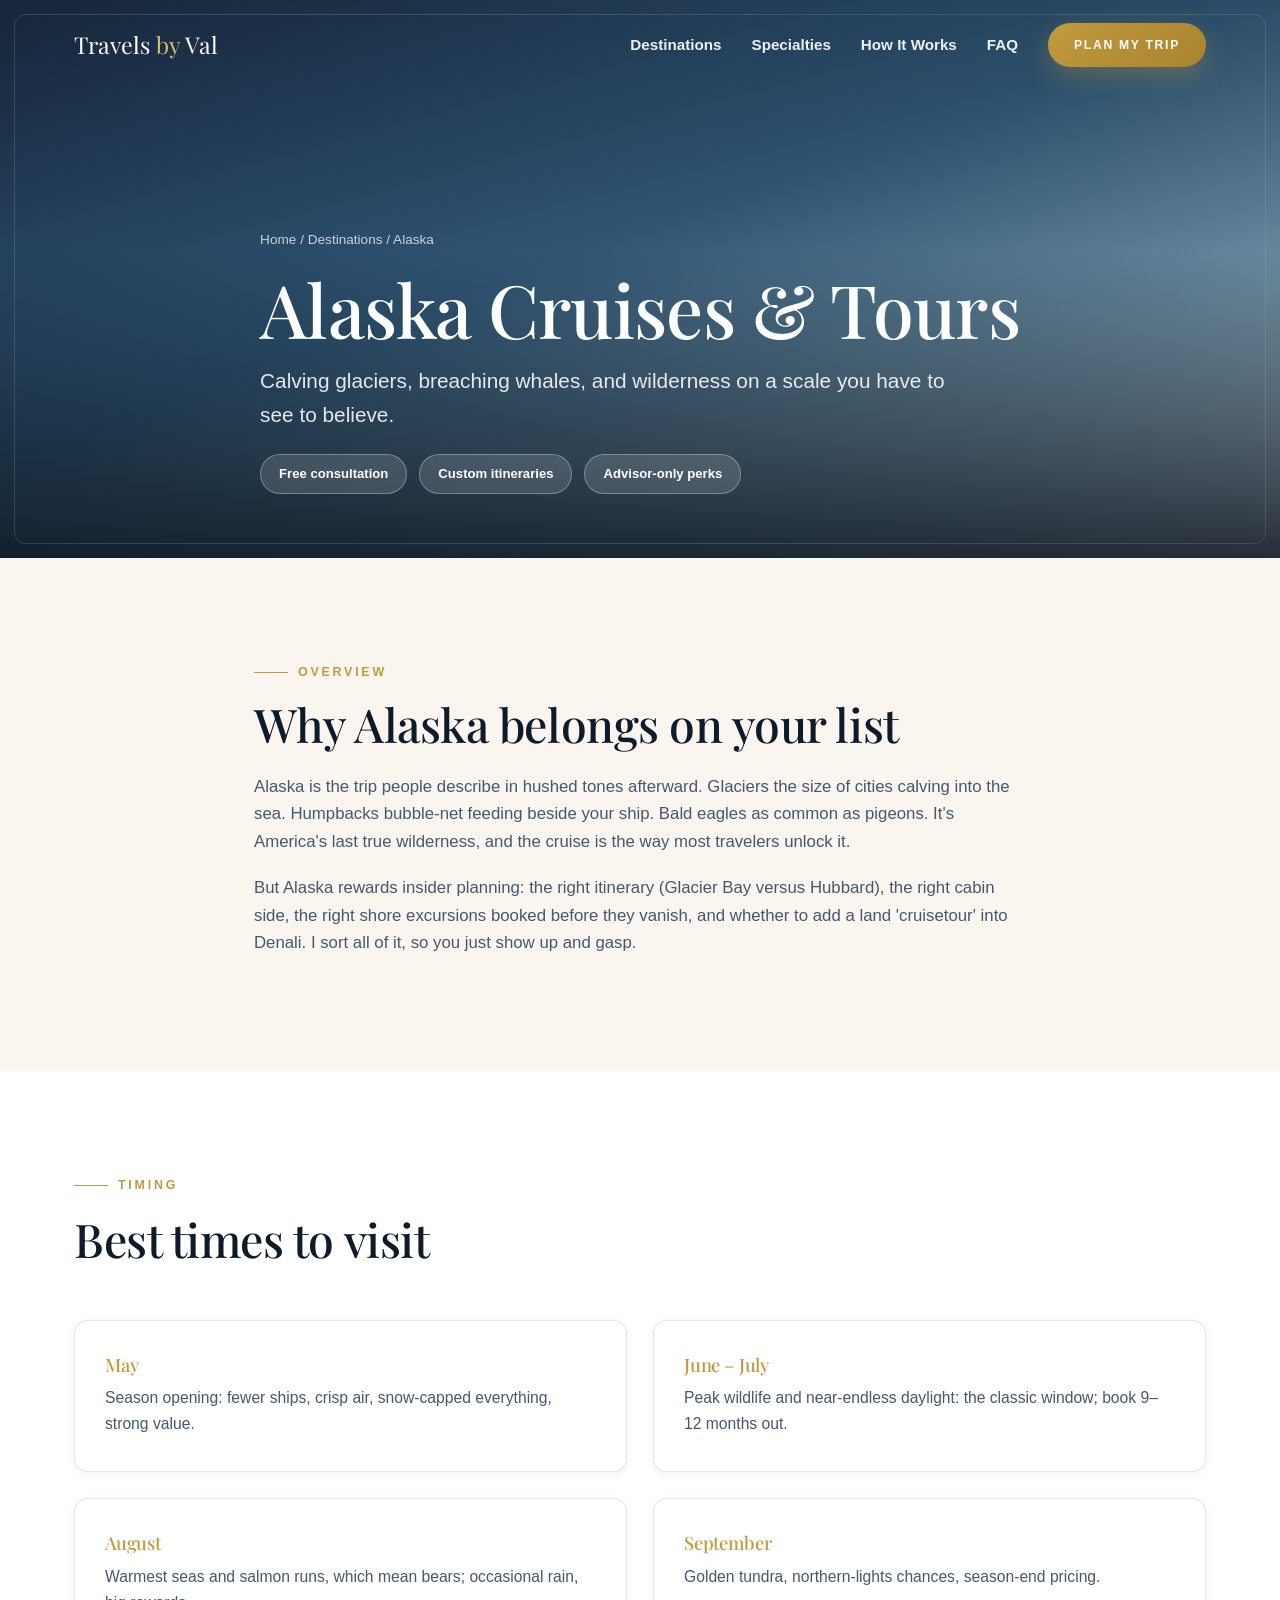
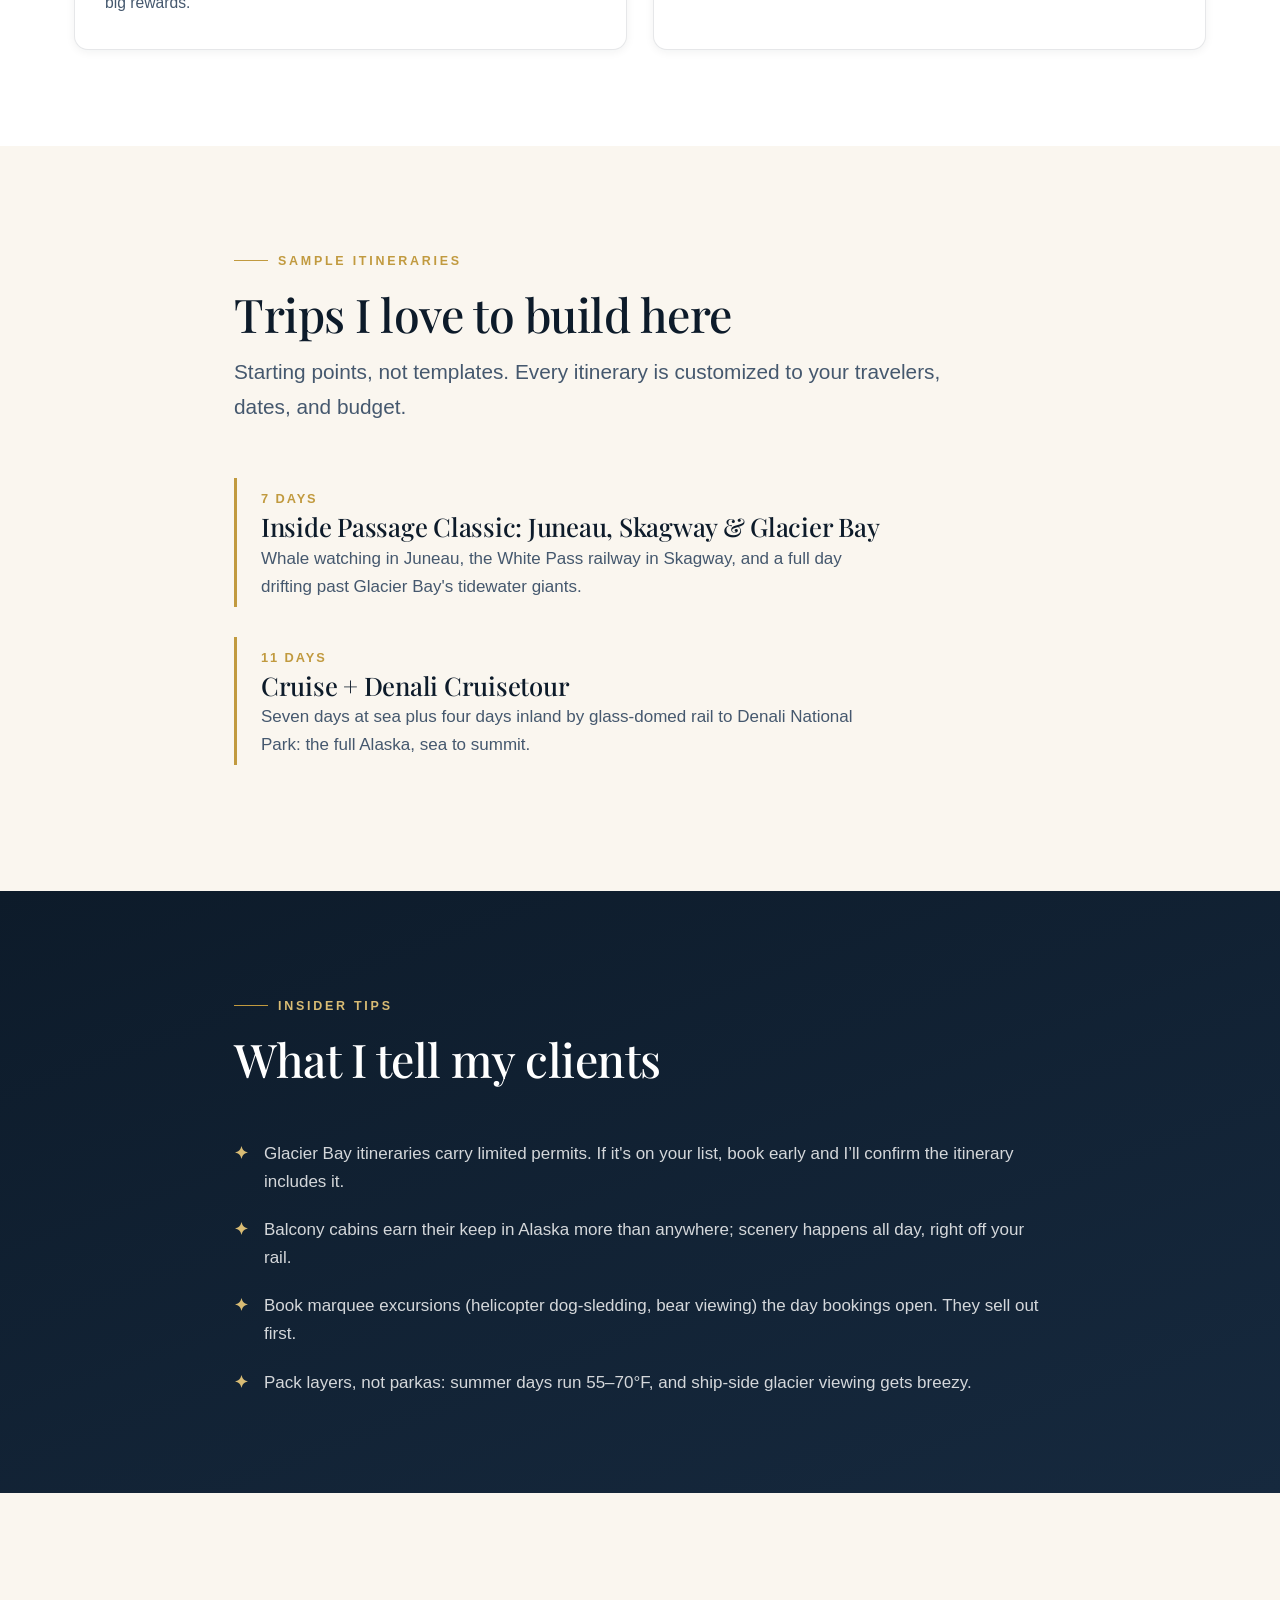
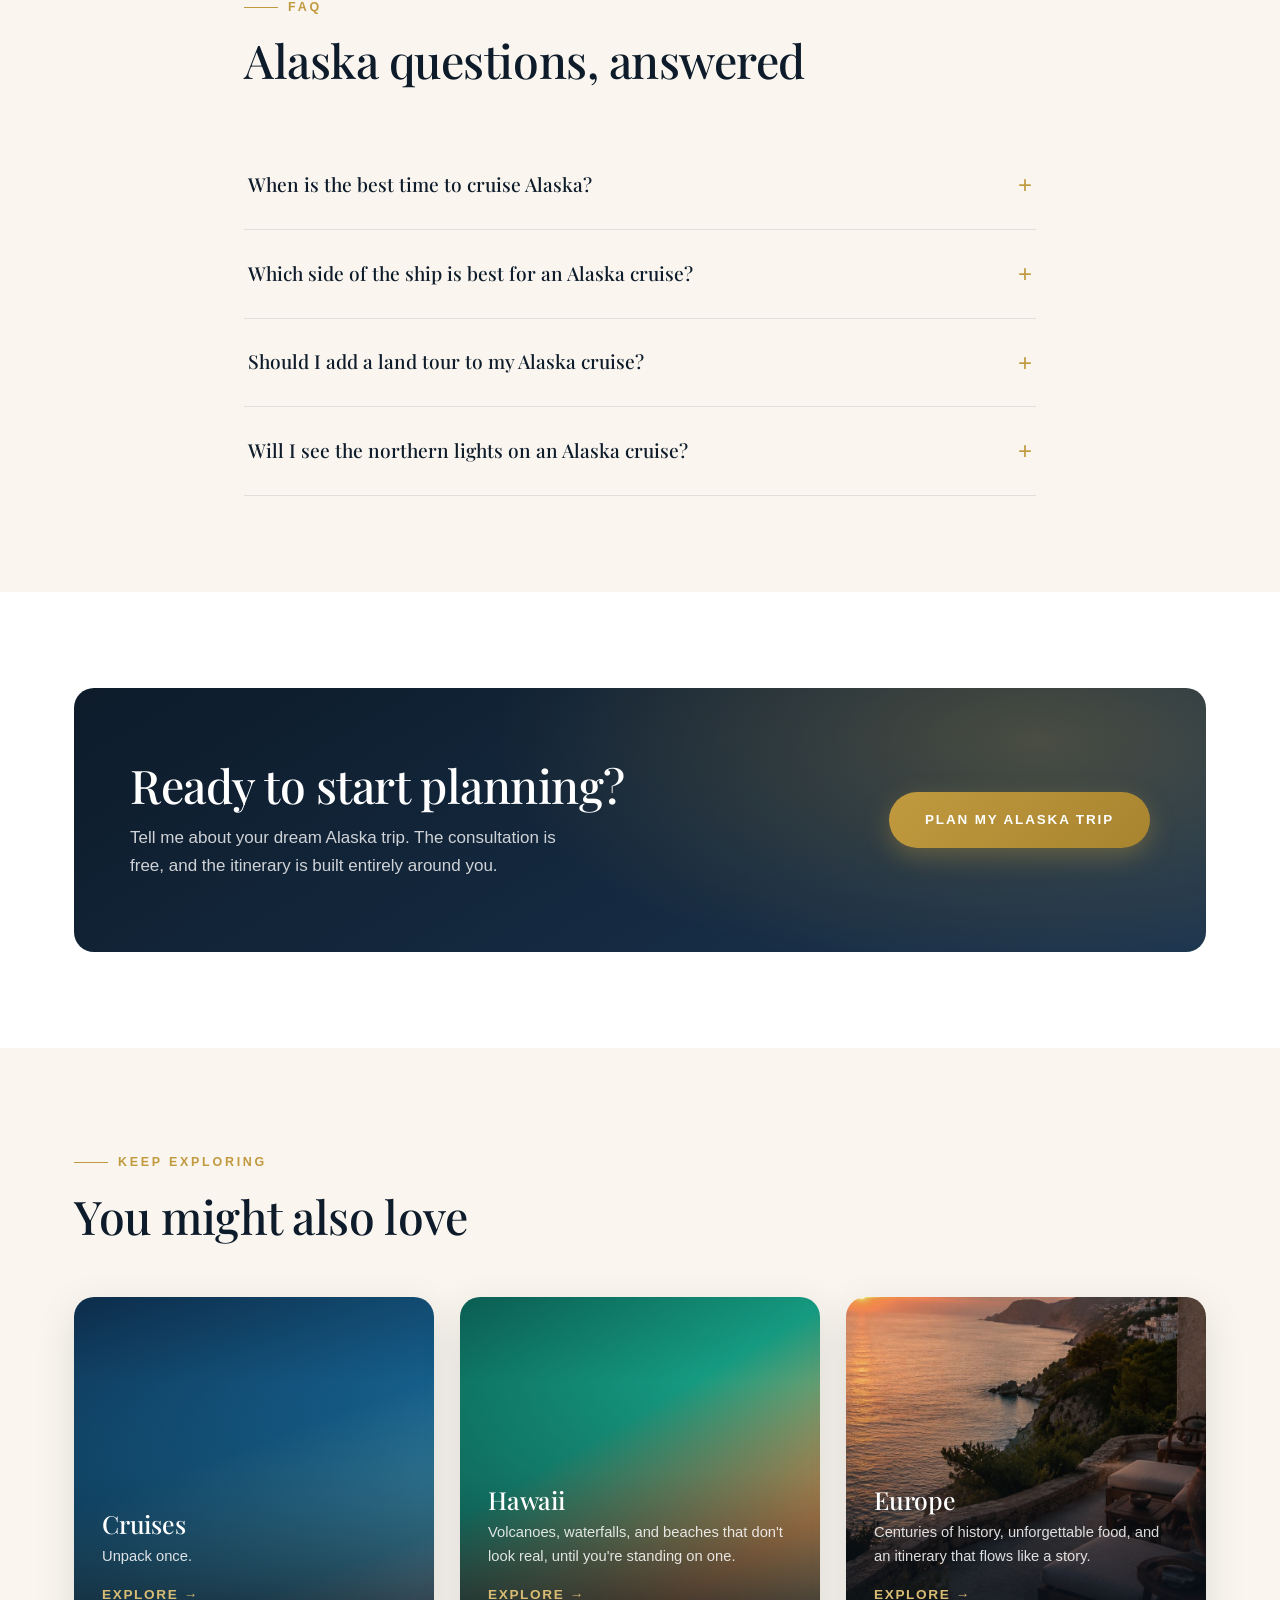
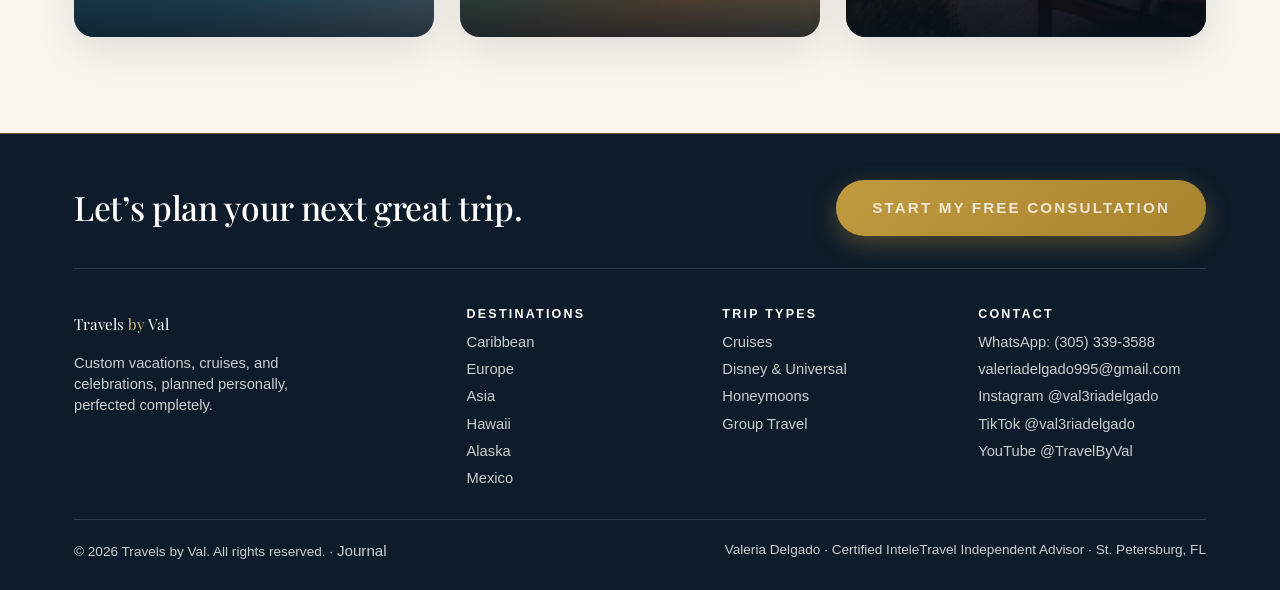
==== commit 8134e20c: "Further compress footer spacing - Footer-scoped line-height 1.45 (was inheriting 1.65), link padding" ====
--- a/destinations/alaska.html
+++ b/destinations/alaska.html
@@ -19,7 +19,7 @@
 <link rel="preconnect" href="https://fonts.googleapis.com">
 <link rel="preconnect" href="https://fonts.gstatic.com" crossorigin>
 <link rel="stylesheet" href="https://fonts.googleapis.com/css2?family=Playfair+Display:ital,wght@0,400;0,500;0,600;1,400;1,500&display=swap">
-<link rel="stylesheet" href="/assets/style.css?v=22">
+<link rel="stylesheet" href="/assets/style.css?v=24">
 <link rel="icon" href="data:image/svg+xml,%3Csvg xmlns='http://www.w3.org/2000/svg' viewBox='0 0 100 100'%3E%3Ccircle cx='50' cy='50' r='46' fill='%230d1b2a'/%3E%3Ctext x='50' y='66' font-size='48' text-anchor='middle' fill='%23c19a3f' font-family='Georgia'%3EV%3C/text%3E%3C/svg%3E">
 <link rel="apple-touch-icon" href="/apple-touch-icon.png">
 <script type="application/ld+json">
@@ -230,7 +230,7 @@
     <div class="footer-grid">
       <div>
         <a class="brand" href="/" style="color:#fff;">Travels <em>by</em> Val</a>
-        <p style="margin-top:16px; max-width:34ch; font-size:.95rem;">Custom vacations, cruises, and celebrations, planned personally, perfected completely.</p>
+        <p style="margin-top:10px; max-width:34ch; font-size:.92rem;">Custom vacations, cruises, and celebrations, planned personally, perfected completely.</p>
       </div>
       <div>
         <h4>Destinations</h4>
@@ -270,6 +270,6 @@
   </div>
 </footer>
 
-<script src="/assets/site.js?v=22" defer></script>
+<script src="/assets/site.js?v=24" defer></script>
 </body>
 </html>
--- a/assets/style.css
+++ b/assets/style.css
@@ -205,7 +205,7 @@
 /* Advisor chip — Val's portrait above the CTA */
 .advisor-chip { display: flex; align-items: center; gap: 18px; margin: 6px 0 28px; }
 .advisor-chip img {
-  width: 118px; height: 118px; border-radius: 50%; object-fit: cover;
+  width: 140px; height: 140px; border-radius: 50%; object-fit: cover;
   border: 3px solid var(--gold-soft); box-shadow: 0 8px 28px rgba(0,0,0,.4);
 }
 .advisor-chip div { display: grid; gap: 1px; }
@@ -377,7 +377,7 @@
 .form-note { font-size: .84rem; color: var(--ink-mute); }
 
 /* ---------- Footer ---------- */
-.site-footer { background: var(--ink); color: rgba(255,255,255,.78); padding: 54px 0 28px; border-top: 1px solid rgba(193,154,63,.5); }
+.site-footer { background: var(--ink); color: rgba(255,255,255,.78); padding: 46px 0 24px; border-top: 1px solid rgba(193,154,63,.5); line-height: 1.45; }
 .footer-cta {
   display: flex; flex-wrap: wrap; align-items: center; justify-content: space-between; gap: 22px;
   padding-bottom: 32px; margin-bottom: 36px;
@@ -385,23 +385,23 @@
 }
 .footer-cta h3 { color: #fff; font-size: clamp(1.5rem, 3vw, 2.1rem); }
 /* Comfortable tap targets without changing the visual rhythm */
-.site-footer li a { display: inline-block; padding: 4px 0; font-size: .92rem; }
+.site-footer li a { display: inline-block; padding: 3px 0; font-size: .92rem; }
 .footer-bottom span { padding: 4px 0; }
-.footer-grid { display: grid; grid-template-columns: 1.6fr 1fr 1fr 1fr; gap: 34px; margin-bottom: 38px; }
+.footer-grid { display: grid; grid-template-columns: 1.6fr 1fr 1fr 1fr; gap: 28px; margin-bottom: 26px; }
 @media (max-width: 880px) { .footer-grid { grid-template-columns: 1fr 1fr; } }
 @media (max-width: 560px) {
   /* Mobile footer: brand and contact span full width, link columns pair up */
-  .footer-grid { grid-template-columns: 1fr 1fr; gap: 18px 16px; }
+  .footer-grid { grid-template-columns: 1fr 1fr; gap: 14px 16px; }
   .footer-grid > div:first-child, .footer-grid > div:last-child { grid-column: 1 / -1; }
   .footer-cta { flex-direction: column; align-items: stretch; text-align: left; gap: 14px; padding-bottom: 26px; margin-bottom: 26px; }
   .footer-cta .btn { width: 100%; }
   .footer-bottom { flex-direction: column; align-items: flex-start; gap: 8px; font-size: .82rem; }
 }
-.site-footer h4 { color: #fff; font-size: .8rem; letter-spacing: .18em; text-transform: uppercase; margin-bottom: 8px; }
+.site-footer h4 { color: #fff; font-size: .78rem; letter-spacing: .18em; text-transform: uppercase; margin-bottom: 6px; }
 .site-footer ul { list-style: none; display: grid; gap: 0; }
 .site-footer a { color: rgba(255,255,255,.78); text-decoration: none; font-size: .95rem; }
 .site-footer a:hover { color: var(--gold-soft); }
-.footer-bottom { border-top: 1px solid rgba(255,255,255,.14); padding-top: 20px; font-size: .85rem; display: flex; flex-wrap: wrap; gap: 12px; justify-content: space-between; }
+.footer-bottom { border-top: 1px solid rgba(255,255,255,.14); padding-top: 16px; font-size: .85rem; display: flex; flex-wrap: wrap; gap: 12px; justify-content: space-between; }
 
 /* ---------- Destination page ---------- */
 .dest-hero {
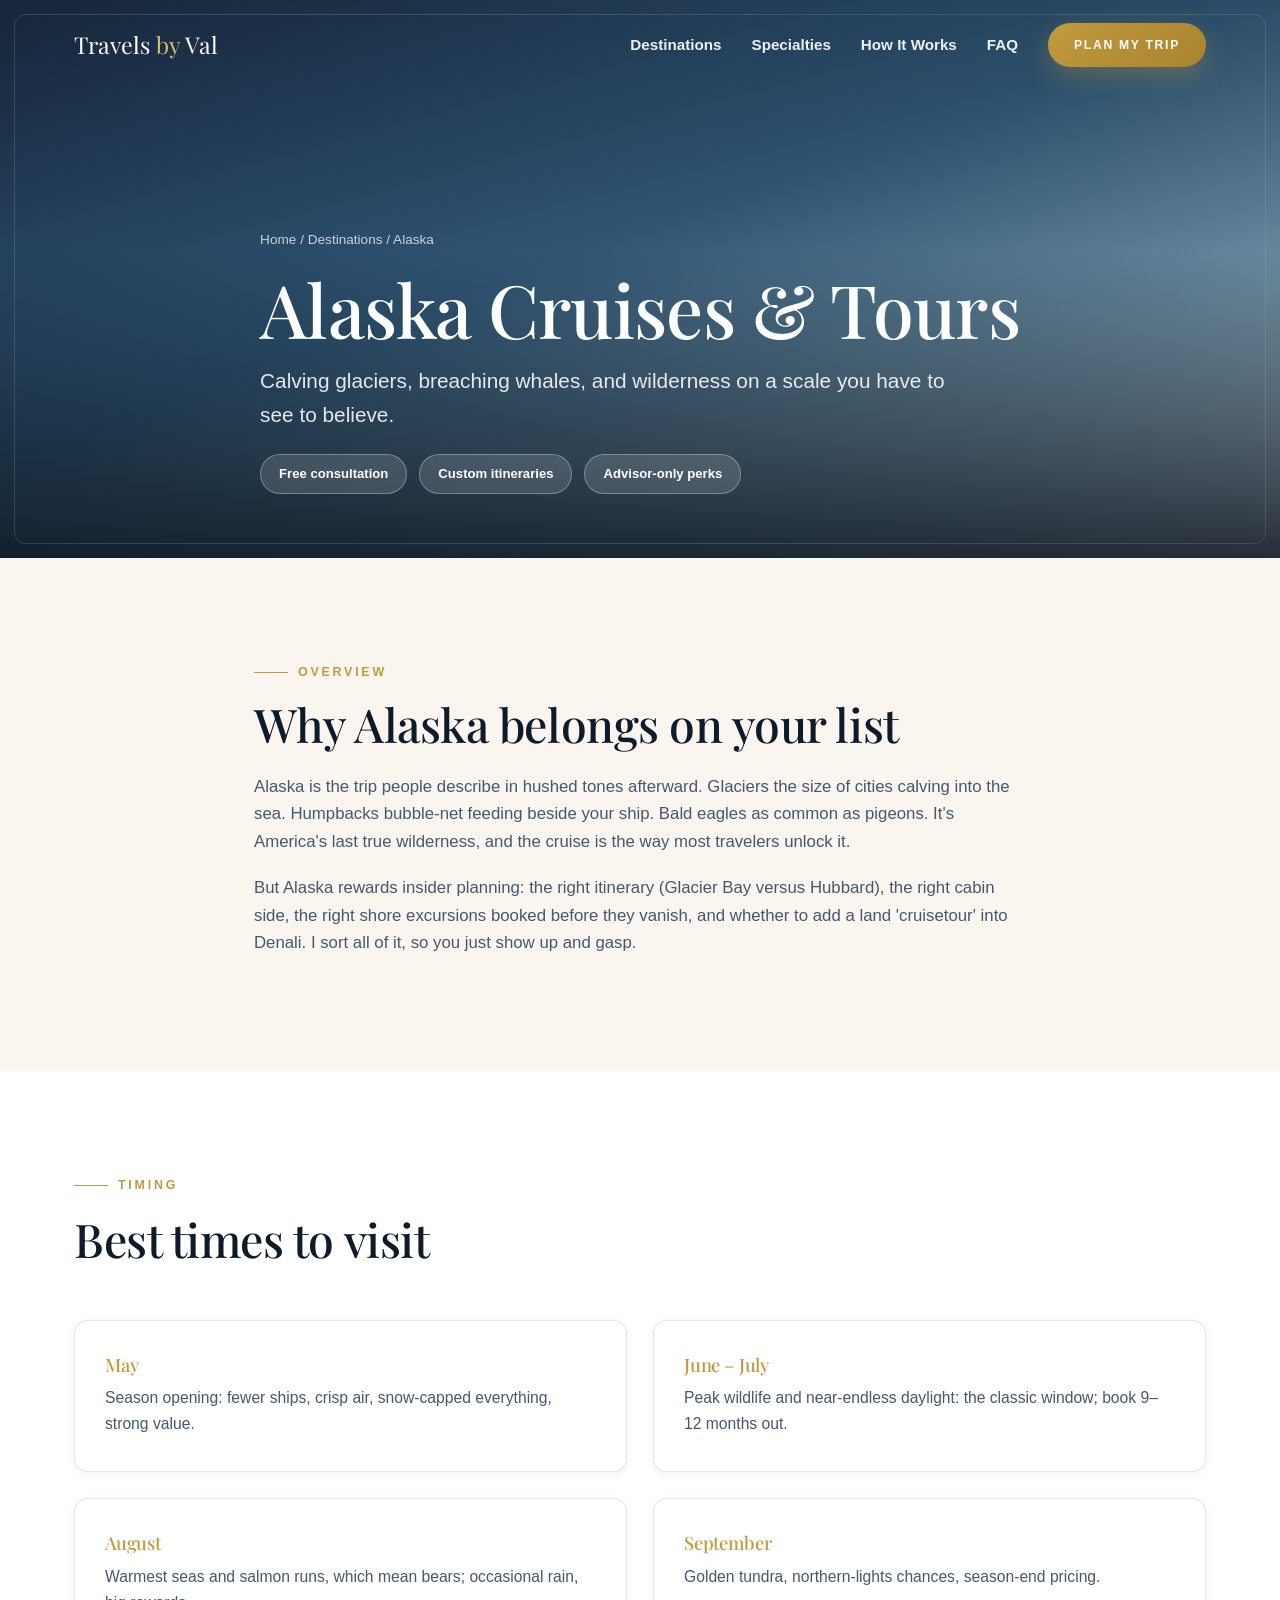
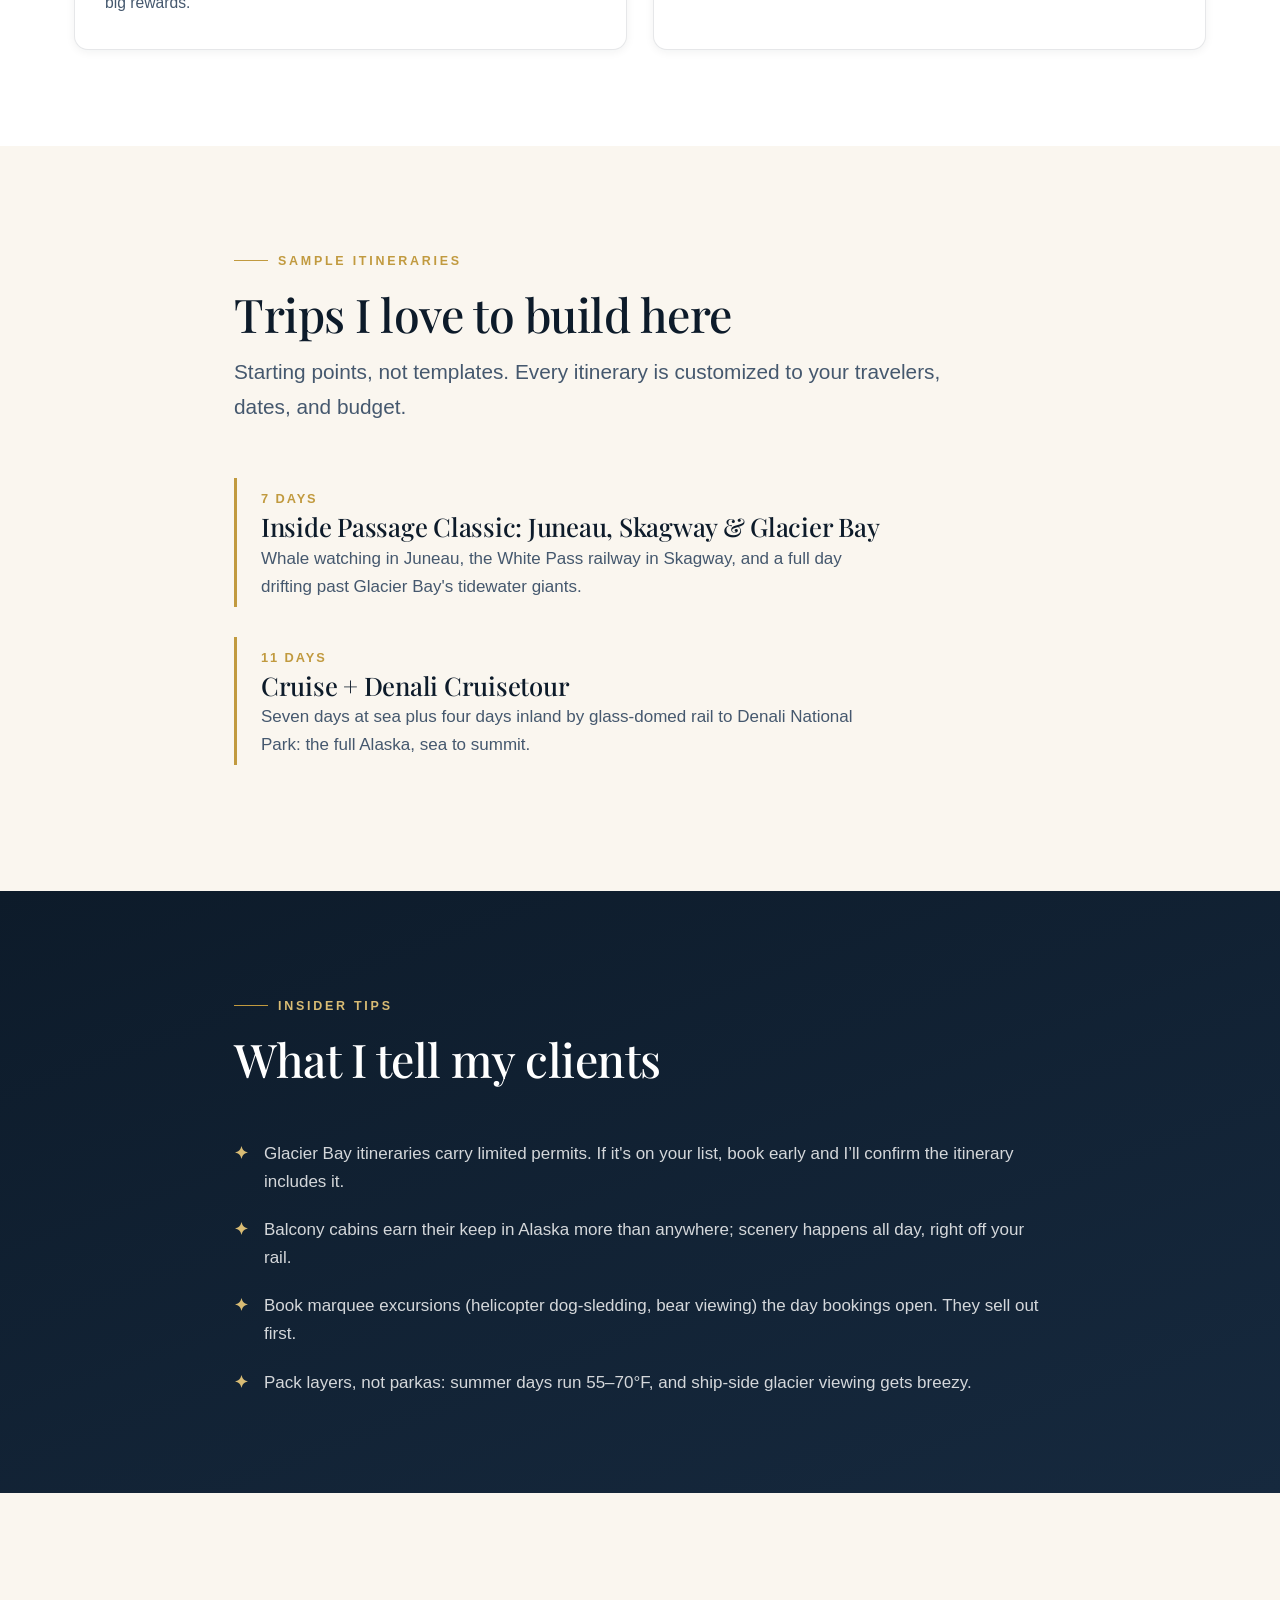
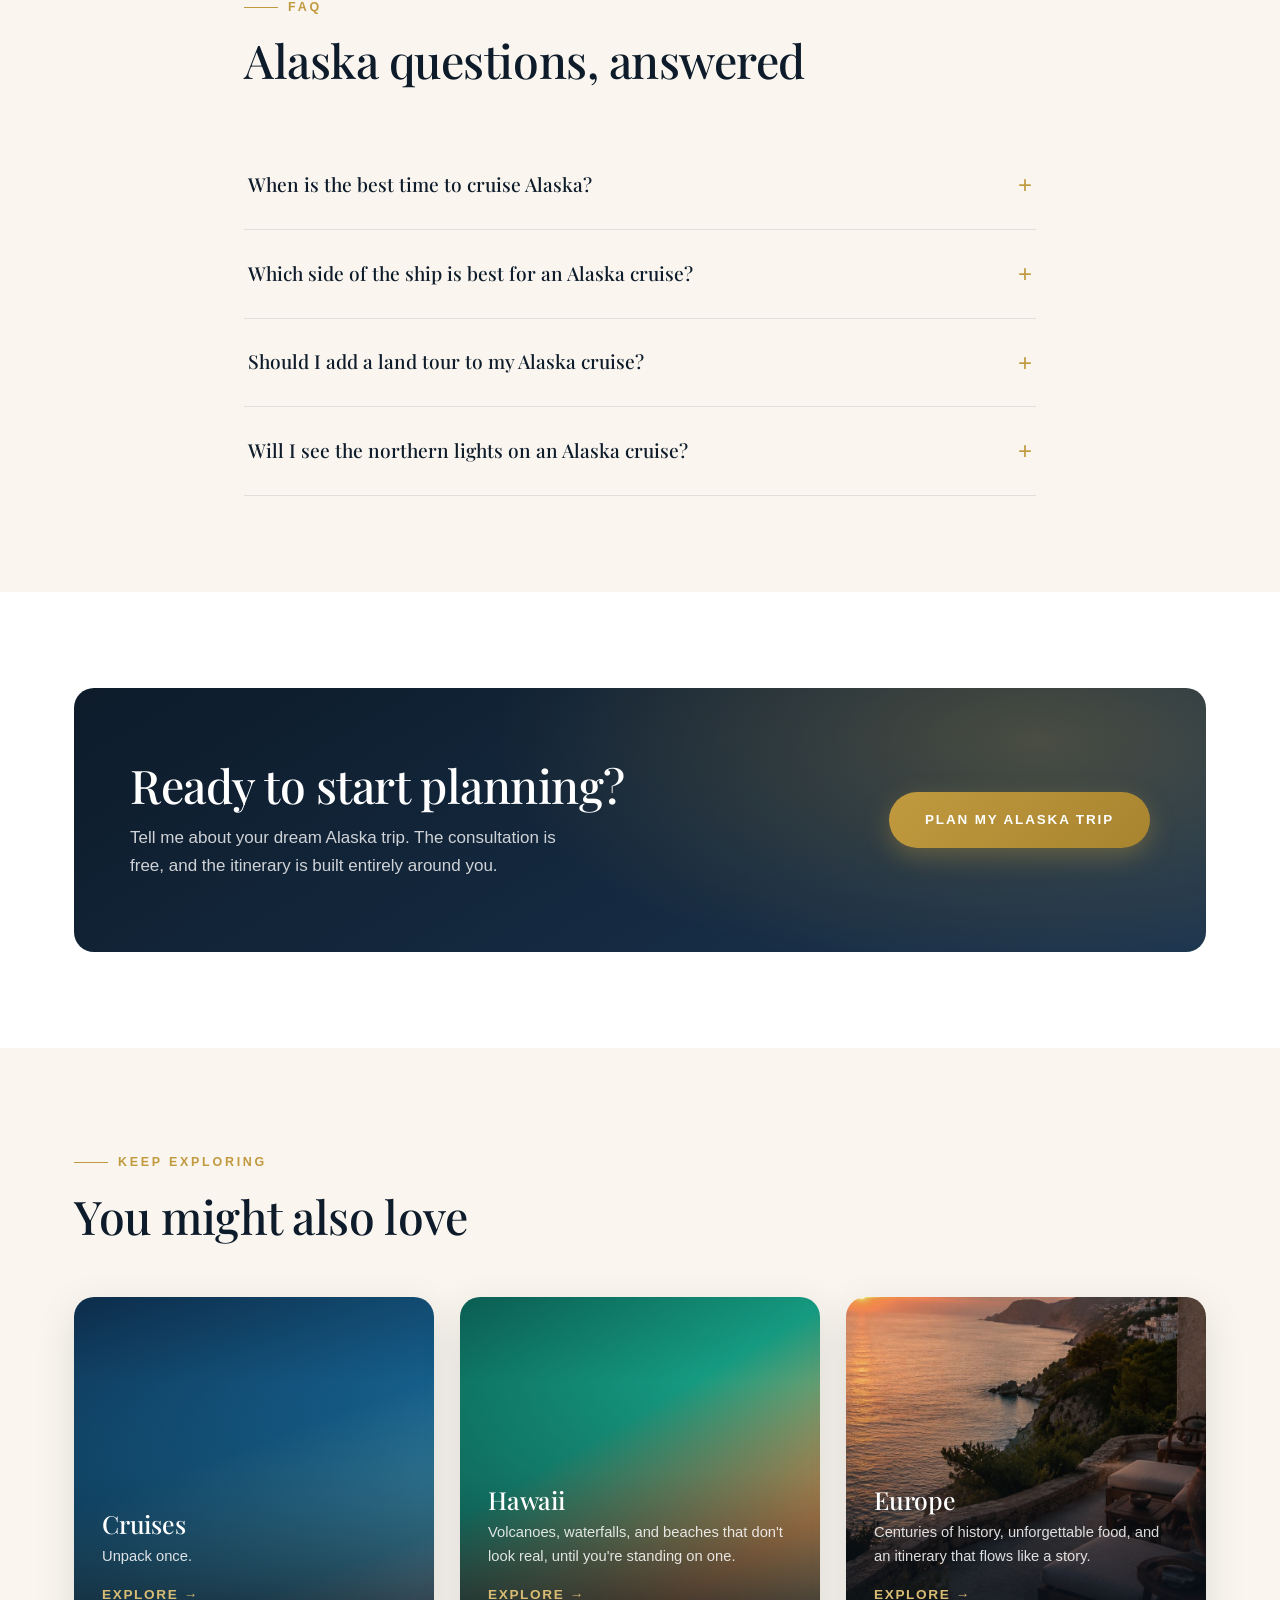
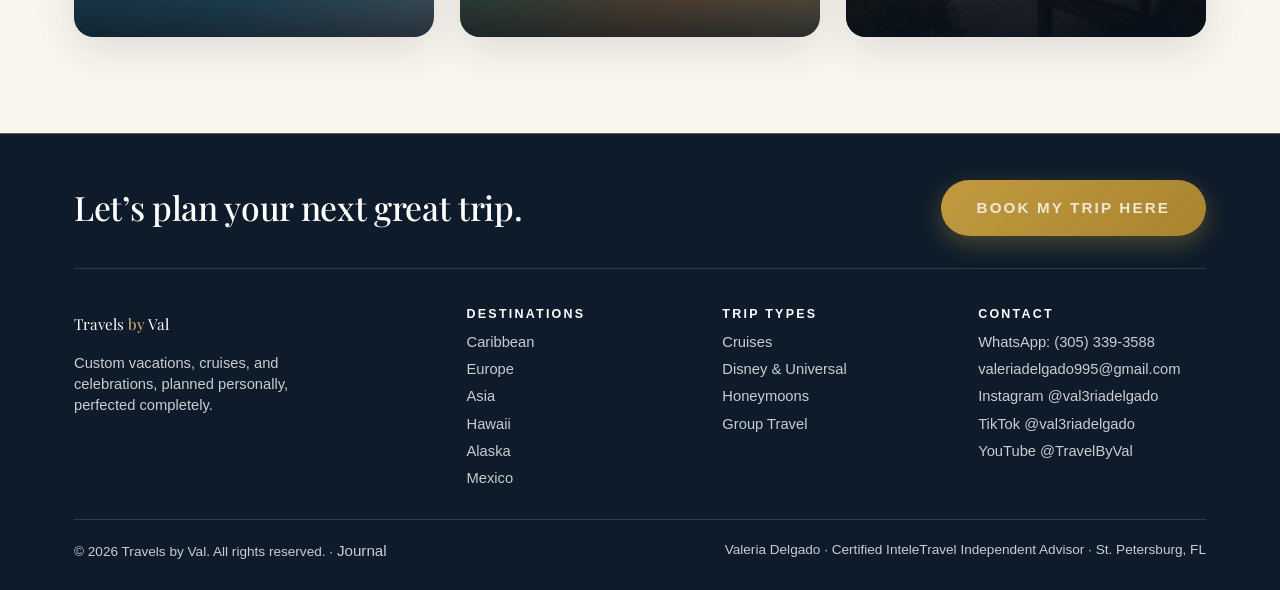
==== commit a115caf0: "Remove the sticky mobile CTA bar and the About-section consultation button - Sticky bar removed enti" ====
--- a/destinations/alaska.html
+++ b/destinations/alaska.html
@@ -19,7 +19,7 @@
 <link rel="preconnect" href="https://fonts.googleapis.com">
 <link rel="preconnect" href="https://fonts.gstatic.com" crossorigin>
 <link rel="stylesheet" href="https://fonts.googleapis.com/css2?family=Playfair+Display:ital,wght@0,400;0,500;0,600;1,400;1,500&display=swap">
-<link rel="stylesheet" href="/assets/style.css?v=24">
+<link rel="stylesheet" href="/assets/style.css?v=26">
 <link rel="icon" href="data:image/svg+xml,%3Csvg xmlns='http://www.w3.org/2000/svg' viewBox='0 0 100 100'%3E%3Ccircle cx='50' cy='50' r='46' fill='%230d1b2a'/%3E%3Ctext x='50' y='66' font-size='48' text-anchor='middle' fill='%23c19a3f' font-family='Georgia'%3EV%3C/text%3E%3C/svg%3E">
 <link rel="apple-touch-icon" href="/apple-touch-icon.png">
 <script type="application/ld+json">
@@ -101,7 +101,7 @@
       <li><a href="/#specialties">Specialties</a></li>
       <li><a href="/#process">How It Works</a></li>
       <li><a href="/#faq">FAQ</a></li>
-      <li><a class="btn btn-gold" href="/#inquiry">Plan My Trip</a></li>
+      <li><a class="btn btn-gold" href="/#inquiry" data-cta-place="dest-band">Plan My Trip</a></li>
     </ul>
   </nav>
 </header>
@@ -192,7 +192,7 @@
         <h2>Ready to start planning?</h2>
         <p>Tell me about your dream Alaska trip. The consultation is free, and the itinerary is built entirely around you.</p>
       </div>
-      <a class="btn btn-gold" href="/#inquiry">Plan My Alaska Trip</a>
+      <a class="btn btn-gold" href="/#inquiry" data-cta-place="dest-band">Plan My Alaska Trip</a>
     </div>
   </div>
 </section>
@@ -225,7 +225,7 @@
       <div>
         <h3>Let&rsquo;s plan your next great trip.</h3>
       </div>
-      <a class="btn btn-gold" href="/#inquiry">Start My Free Consultation</a>
+      <a class="btn btn-gold" href="/#inquiry" data-cta="primary" data-cta-place="footer">Start My Free Consultation</a>
     </div>
     <div class="footer-grid">
       <div>
@@ -270,6 +270,8 @@
   </div>
 </footer>
 
-<script src="/assets/site.js?v=24" defer></script>
+<script>window.va=window.va||function(){(window.vaq=window.vaq||[]).push(arguments);};</script>
+<script src="/_vercel/insights/script.js" defer></script>
+<script src="/assets/site.js?v=26" defer></script>
 </body>
 </html>
--- a/assets/style.css
+++ b/assets/style.css
@@ -376,6 +376,71 @@
 input:focus, select:focus, textarea:focus { border-color: var(--gold); background: #fff; }
 .form-note { font-size: .84rem; color: var(--ink-mute); }
 
+/* ---------- CTA emphasis ---------- */
+.cta-note {
+  margin: 12px 0 0; font-size: .84rem; font-weight: 600;
+  letter-spacing: .04em; color: var(--gold-soft);
+}
+.section .cta-note, .review-actions .cta-note { color: var(--gold); }
+
+/* ---------- Review slider ---------- */
+.slider { position: relative; }
+.slider-track {
+  display: grid; grid-auto-flow: column; grid-auto-columns: minmax(0, 1fr);
+  gap: 24px; overflow-x: auto; scroll-snap-type: x mandatory;
+  overscroll-behavior-x: contain; scrollbar-width: none;
+  padding: 4px; margin: 0 -4px; outline: none;
+}
+.slider-track::-webkit-scrollbar { display: none; }
+.review {
+  scroll-snap-align: center; background: var(--white);
+  border: 1px solid var(--line); border-radius: var(--radius-lg);
+  padding: 32px 30px; box-shadow: var(--shadow-sm);
+  display: flex; flex-direction: column; gap: 14px;
+}
+.review .stars { color: var(--gold); letter-spacing: 4px; font-size: .95rem; }
+.review blockquote {
+  font-family: var(--serif); font-size: clamp(1.15rem, 2.2vw, 1.4rem);
+  font-style: italic; line-height: 1.45; color: var(--ink);
+}
+.review figcaption { display: flex; align-items: center; gap: 12px; margin-top: auto; }
+.review figcaption > span:last-child {
+  display: grid; font-size: .95rem; font-weight: 700; color: var(--ink-soft);
+}
+.review figcaption em {
+  font-style: normal; font-size: .8rem; font-weight: 600;
+  letter-spacing: .1em; text-transform: uppercase; color: var(--ink-mute);
+}
+.review .avatar {
+  flex: none; width: 44px; height: 44px; border-radius: 50%;
+  display: grid; place-items: center;
+  font-family: var(--serif); font-size: .95rem; color: var(--gold);
+  border: 1px solid rgba(193,154,63,.55);
+  background: linear-gradient(135deg, rgba(193,154,63,.12), rgba(31,111,107,.08));
+}
+.slider-arrow {
+  position: absolute; top: 50%; transform: translateY(-50%); z-index: 3;
+  width: 46px; height: 46px; border-radius: 50%; cursor: pointer;
+  background: var(--white); color: var(--ink); font-size: 1.1rem;
+  border: 1px solid var(--line); box-shadow: var(--shadow-md);
+  transition: background .25s ease, color .25s ease;
+}
+.slider-arrow:hover { background: var(--ink); color: #fff; }
+.slider-arrow.prev { left: -18px; }
+.slider-arrow.next { right: -18px; }
+.slider-dots { display: flex; justify-content: center; gap: 8px; margin-top: 20px; }
+.slider-dots button {
+  width: 8px; height: 8px; padding: 0; border: 0; border-radius: 50%; cursor: pointer;
+  background: rgba(13,27,42,.2); transition: background .25s ease, transform .25s ease;
+}
+.slider-dots button.on { background: var(--gold); transform: scale(1.3); }
+.review-actions { margin-top: 34px; text-align: center; }
+@media (max-width: 900px) {
+  .slider-track { grid-auto-columns: 88%; }
+  .slider-arrow { display: none; }
+  .review { padding: 26px 22px; }
+}
+
 /* ---------- Footer ---------- */
 .site-footer { background: var(--ink); color: rgba(255,255,255,.78); padding: 46px 0 24px; border-top: 1px solid rgba(193,154,63,.5); line-height: 1.45; }
 .footer-cta {
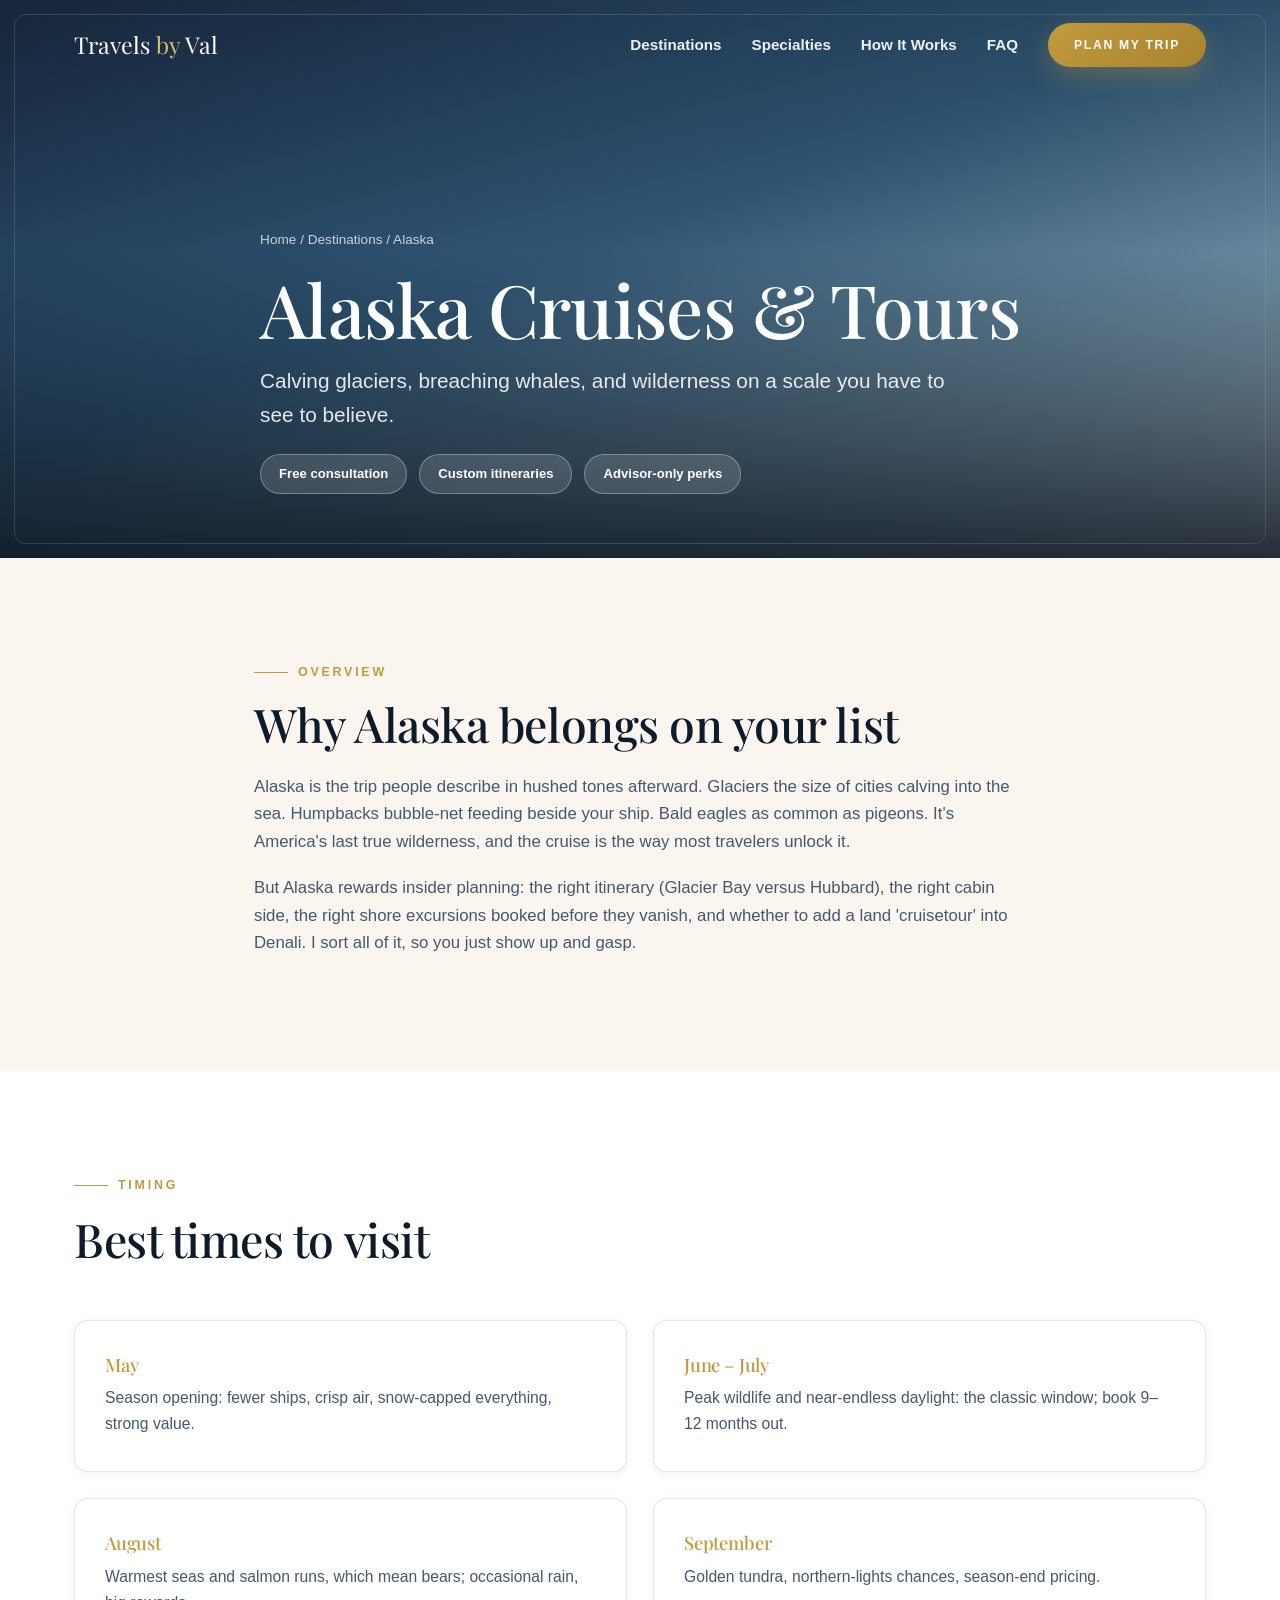
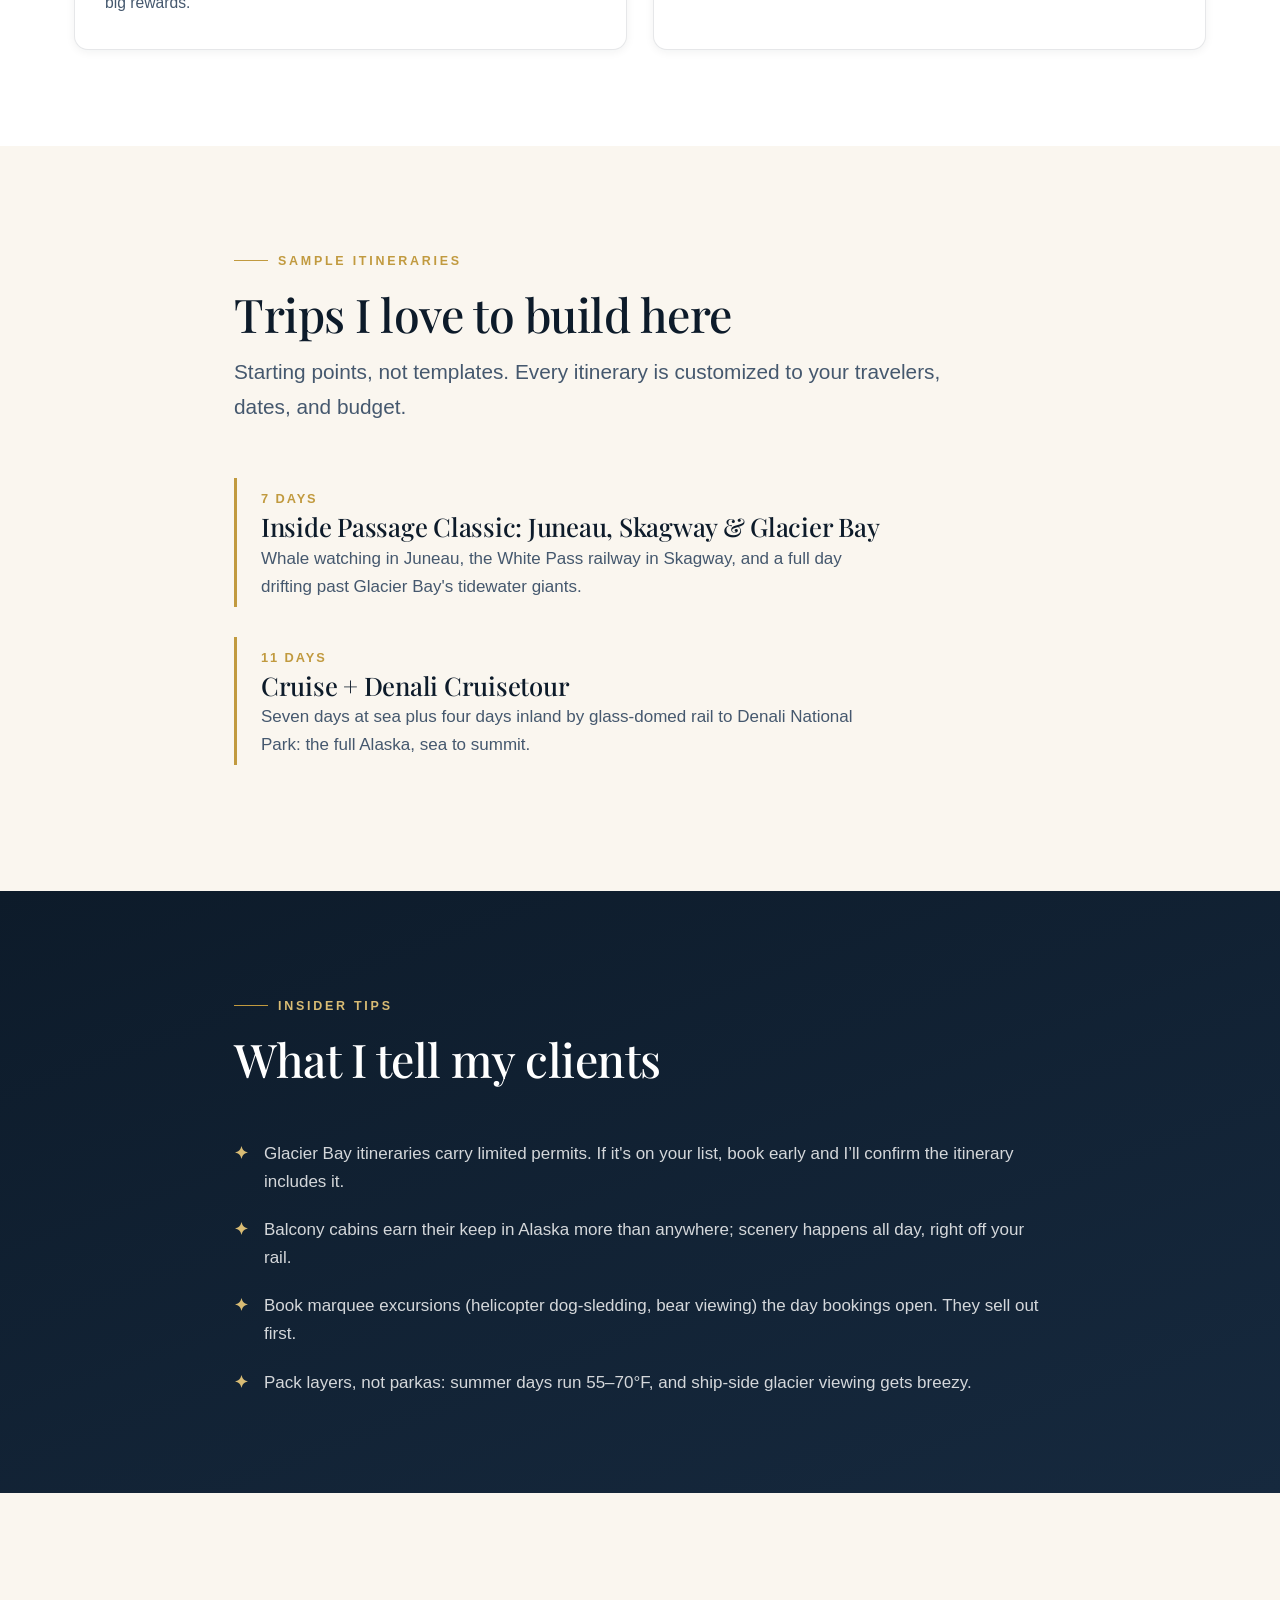
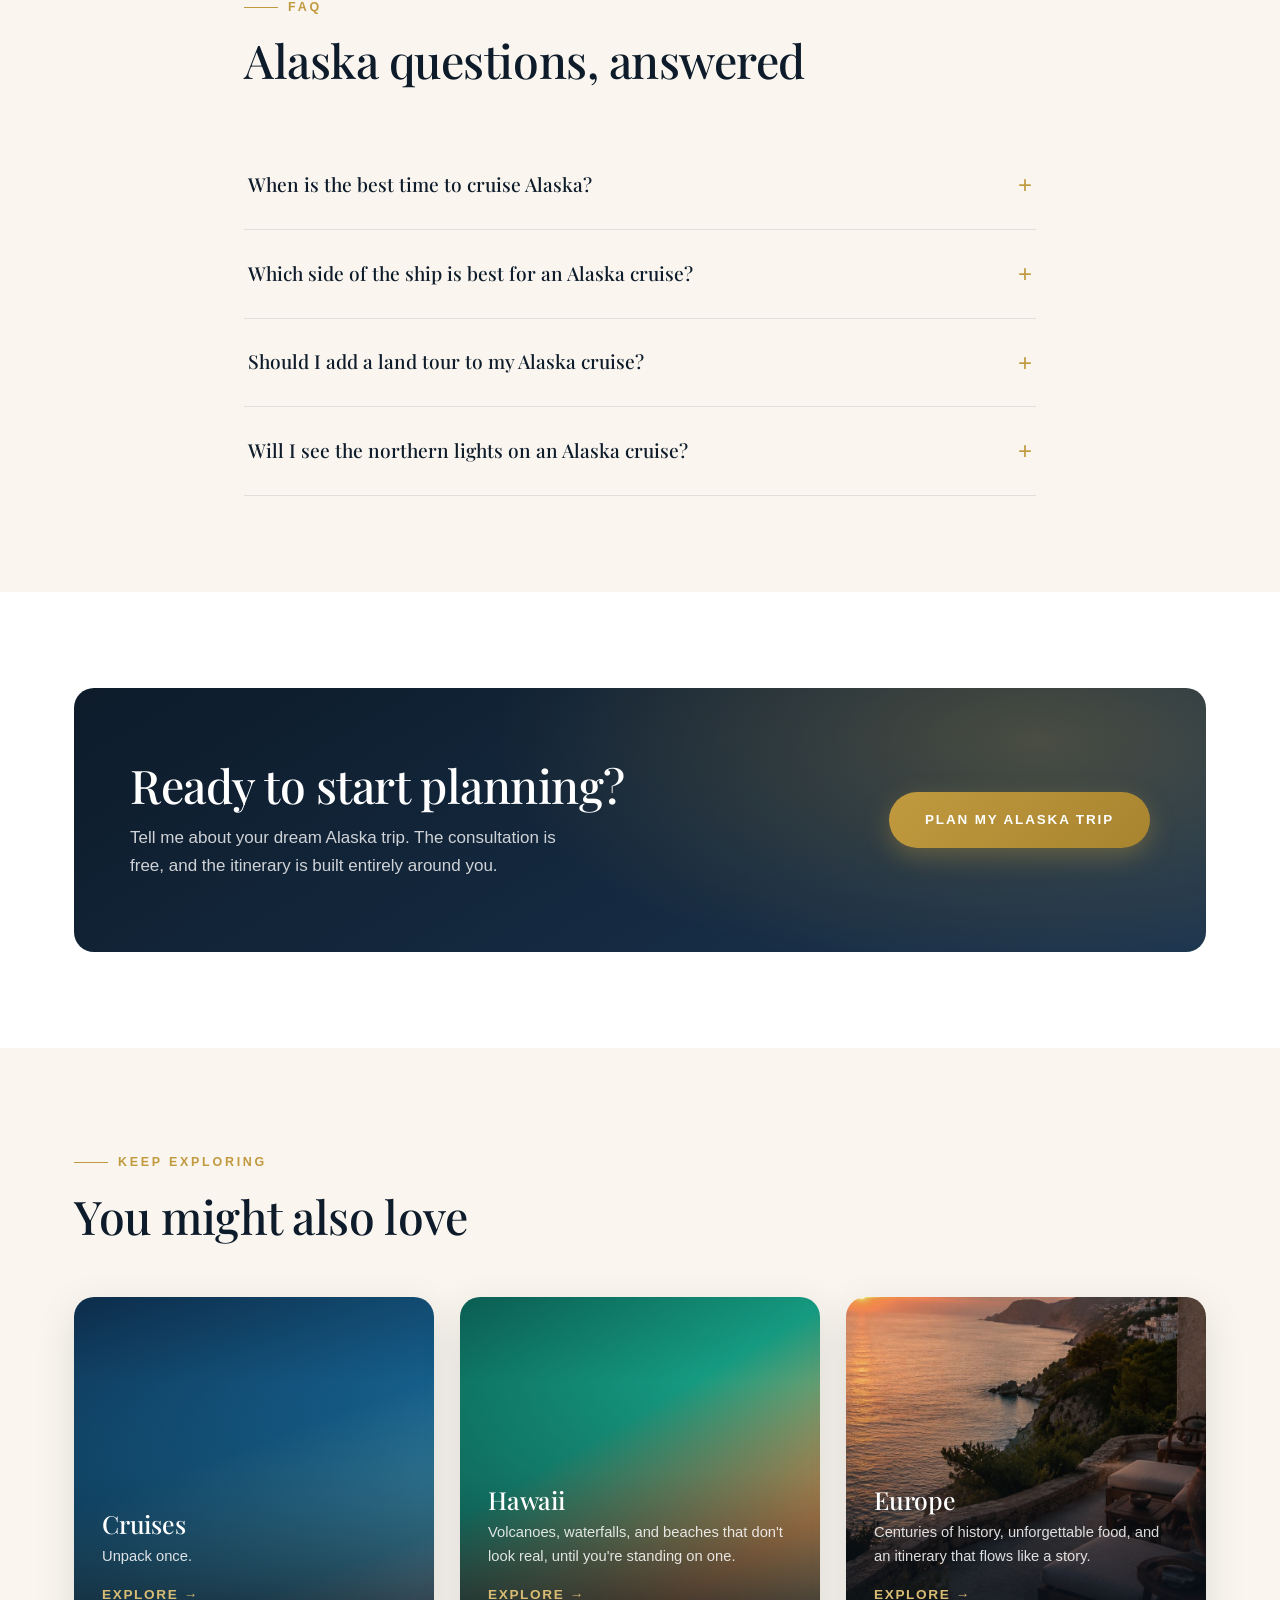
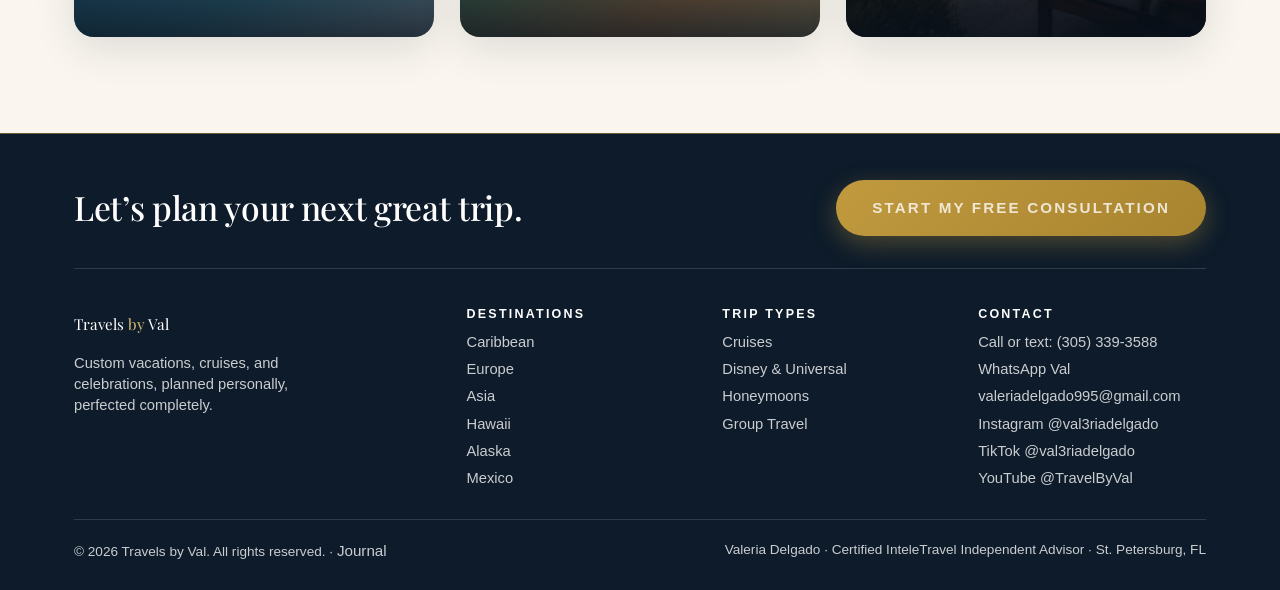
==== commit 1257215c: "Performance and lead-capture pass: async fonts, lazy tiles, click-to-call, form rescue, www redirect" ====
--- a/destinations/alaska.html
+++ b/destinations/alaska.html
@@ -18,8 +18,10 @@
 <meta name="twitter:image" content="https://travelsbyval.com/og-image.jpg">
 <link rel="preconnect" href="https://fonts.googleapis.com">
 <link rel="preconnect" href="https://fonts.gstatic.com" crossorigin>
-<link rel="stylesheet" href="https://fonts.googleapis.com/css2?family=Playfair+Display:ital,wght@0,400;0,500;0,600;1,400;1,500&display=swap">
-<link rel="stylesheet" href="/assets/style.css?v=26">
+<link rel="stylesheet" href="https://fonts.googleapis.com/css2?family=Playfair+Display:ital,wght@0,400;0,500;0,600;1,400;1,500&display=swap" media="print" onload="this.media='all'">
+<noscript><link rel="stylesheet" href="https://fonts.googleapis.com/css2?family=Playfair+Display:ital,wght@0,400;0,500;0,600;1,400;1,500&display=swap"></noscript>
+<noscript><style>.dest-tile{background-image:var(--tile-photo),var(--tile-grad)!important}</style></noscript>
+<link rel="stylesheet" href="/assets/style.css?v=27">
 <link rel="icon" href="data:image/svg+xml,%3Csvg xmlns='http://www.w3.org/2000/svg' viewBox='0 0 100 100'%3E%3Ccircle cx='50' cy='50' r='46' fill='%230d1b2a'/%3E%3Ctext x='50' y='66' font-size='48' text-anchor='middle' fill='%23c19a3f' font-family='Georgia'%3EV%3C/text%3E%3C/svg%3E">
 <link rel="apple-touch-icon" href="/apple-touch-icon.png">
 <script type="application/ld+json">
@@ -255,7 +257,8 @@
       <div>
         <h4>Contact</h4>
         <ul>
-          <li><a href="https://wa.me/13053393588?text=Hi%20Val!">WhatsApp: (305) 339-3588</a></li>
+          <li><a href="tel:+13053393588">Call or text: (305) 339-3588</a></li>
+          <li><a href="https://wa.me/13053393588?text=Hi%20Val!">WhatsApp Val</a></li>
           <li><a href="mailto:valeriadelgado995@gmail.com">valeriadelgado995@gmail.com</a></li>
           <li><a href="https://www.instagram.com/val3riadelgado" rel="noopener" target="_blank">Instagram @val3riadelgado</a></li>
           <li><a href="https://www.tiktok.com/@val3riadelgado" rel="noopener" target="_blank">TikTok @val3riadelgado</a></li>
@@ -272,6 +275,6 @@
 
 <script>window.va=window.va||function(){(window.vaq=window.vaq||[]).push(arguments);};</script>
 <script src="/_vercel/insights/script.js" defer></script>
-<script src="/assets/site.js?v=26" defer></script>
+<script src="/assets/site.js?v=27" defer></script>
 </body>
 </html>
--- a/assets/style.css
+++ b/assets/style.css
@@ -279,28 +279,31 @@
 #destinations .dest-tile { min-height: 380px; }
 
 /* Gradient art fallbacks — real photos layer on top when present */
-.g-caribbean { background-image: linear-gradient(150deg,#0e7d8f 0%,#28b1b5 45%,#7fd6c2 80%,#f3e8c9 100%); }
-.g-europe    { background-image: linear-gradient(155deg,#3a3f63 0%,#6f6289 45%,#c98a6d 78%,#f0cfa0 100%); }
-.g-hawaii    { background-image: linear-gradient(150deg,#0b5d52 0%,#159a80 40%,#f2a65a 78%,#f7d488 100%); }
-.g-alaska    { background-image: linear-gradient(160deg,#1c2f4a 0%,#3b6b8f 45%,#9fc4d8 80%,#eef5f8 100%); }
-.g-mexico    { background-image: linear-gradient(150deg,#88372b 0%,#c96f3f 42%,#eeb960 75%,#f9e6bd 100%); }
-.g-disney    { background-image: linear-gradient(150deg,#3b2f6b 0%,#6b4f9e 45%,#c77bb4 78%,#f5cfe0 100%); }
-.g-cruise    { background-image: linear-gradient(160deg,#0d2c4a 0%,#155e8a 45%,#4aa6c4 78%,#d7ecf3 100%); }
-.g-honeymoon { background-image: linear-gradient(150deg,#5c2540 0%,#96455f 45%,#d98a76 78%,#f7d9bd 100%); }
-.g-asia      { background-image: linear-gradient(150deg,#3b1f3f 0%,#7a3b5e 45%,#e0793f 78%,#f6d9a0 100%); }
+.g-caribbean { --tile-grad: linear-gradient(150deg,#0e7d8f 0%,#28b1b5 45%,#7fd6c2 80%,#f3e8c9 100%); background-image: var(--tile-grad); }
+.g-europe { --tile-grad: linear-gradient(155deg,#3a3f63 0%,#6f6289 45%,#c98a6d 78%,#f0cfa0 100%); background-image: var(--tile-grad); }
+.g-hawaii { --tile-grad: linear-gradient(150deg,#0b5d52 0%,#159a80 40%,#f2a65a 78%,#f7d488 100%); background-image: var(--tile-grad); }
+.g-alaska { --tile-grad: linear-gradient(160deg,#1c2f4a 0%,#3b6b8f 45%,#9fc4d8 80%,#eef5f8 100%); background-image: var(--tile-grad); }
+.g-mexico { --tile-grad: linear-gradient(150deg,#88372b 0%,#c96f3f 42%,#eeb960 75%,#f9e6bd 100%); background-image: var(--tile-grad); }
+.g-disney { --tile-grad: linear-gradient(150deg,#3b2f6b 0%,#6b4f9e 45%,#c77bb4 78%,#f5cfe0 100%); background-image: var(--tile-grad); }
+.g-cruise { --tile-grad: linear-gradient(160deg,#0d2c4a 0%,#155e8a 45%,#4aa6c4 78%,#d7ecf3 100%); background-image: var(--tile-grad); }
+.g-honeymoon { --tile-grad: linear-gradient(150deg,#5c2540 0%,#96455f 45%,#d98a76 78%,#f7d9bd 100%); background-image: var(--tile-grad); }
+.g-asia { --tile-grad: linear-gradient(150deg,#3b1f3f 0%,#7a3b5e 45%,#e0793f 78%,#f6d9a0 100%); background-image: var(--tile-grad); }
 .photo-layer { position: absolute; inset: 0; width: 100%; height: 100%; object-fit: cover; }
 
 /* Destination tile photography — served via /img/dest/ rewrites;
    the gradient beneath each remains the automatic fallback. */
-.dest-tile.g-caribbean { background-image: url("/img/dest/caribbean.jpg"), linear-gradient(150deg,#0e7d8f 0%,#28b1b5 45%,#7fd6c2 80%,#f3e8c9 100%); }
-.dest-tile.g-europe    { background-image: url("/img/dest/europe.jpg"), linear-gradient(155deg,#3a3f63 0%,#6f6289 45%,#c98a6d 78%,#f0cfa0 100%); }
-.dest-tile.g-hawaii    { background-image: url("/img/dest/hawaii.jpg"), linear-gradient(150deg,#0b5d52 0%,#159a80 40%,#f2a65a 78%,#f7d488 100%); }
-.dest-tile.g-alaska    { background-image: url("/img/dest/alaska.jpg"), linear-gradient(160deg,#1c2f4a 0%,#3b6b8f 45%,#9fc4d8 80%,#eef5f8 100%); }
-.dest-tile.g-mexico    { background-image: url("/img/dest/mexico.jpg"), linear-gradient(150deg,#88372b 0%,#c96f3f 42%,#eeb960 75%,#f9e6bd 100%); }
-.dest-tile.g-disney    { background-image: url("/img/dest/disney.jpg"), linear-gradient(150deg,#3b2f6b 0%,#6b4f9e 45%,#c77bb4 78%,#f5cfe0 100%); }
-.dest-tile.g-cruise    { background-image: url("/img/dest/cruises.jpg"), linear-gradient(160deg,#0d2c4a 0%,#155e8a 45%,#4aa6c4 78%,#d7ecf3 100%); }
-.dest-tile.g-honeymoon { background-image: url("/img/dest/honeymoons.jpg"), linear-gradient(150deg,#5c2540 0%,#96455f 45%,#d98a76 78%,#f7d9bd 100%); }
-.dest-tile.g-asia      { background-image: url("/img/dest/asia.jpg"), linear-gradient(150deg,#3b1f3f 0%,#7a3b5e 45%,#e0793f 78%,#f6d9a0 100%); }
+/* Tile photos load only as tiles approach the viewport (site.js adds .photo).
+   The gradient underneath is always painted, so tiles never appear empty. */
+.dest-tile.photo { background-image: var(--tile-photo), var(--tile-grad); }
+.dest-tile.g-caribbean { --tile-photo: url("/img/dest/caribbean.jpg"); }
+.dest-tile.g-europe { --tile-photo: url("/img/dest/europe.jpg"); }
+.dest-tile.g-hawaii { --tile-photo: url("/img/dest/hawaii.jpg"); }
+.dest-tile.g-alaska { --tile-photo: url("/img/dest/alaska.jpg"); }
+.dest-tile.g-mexico { --tile-photo: url("/img/dest/mexico.jpg"); }
+.dest-tile.g-disney { --tile-photo: url("/img/dest/disney.jpg"); }
+.dest-tile.g-cruise { --tile-photo: url("/img/dest/cruises.jpg"); }
+.dest-tile.g-honeymoon { --tile-photo: url("/img/dest/honeymoons.jpg"); }
+.dest-tile.g-asia { --tile-photo: url("/img/dest/asia.jpg"); }
 
 
 /* ---------- Process timeline ---------- */
@@ -440,6 +443,16 @@
   .slider-arrow { display: none; }
   .review { padding: 26px 22px; }
 }
+
+.form-rescue {
+  margin-top: 16px; padding: 16px 18px;
+  border: 1px solid var(--line); border-radius: var(--radius);
+  background: var(--lagoon-soft);
+}
+.form-rescue p { font-size: .92rem; margin-bottom: 10px; }
+.form-rescue-actions { display: flex; flex-wrap: wrap; gap: 10px; margin-bottom: 8px; }
+.form-rescue .btn { flex: 1 1 190px; padding: 13px 20px; min-height: 44px; font-size: .74rem; }
+.form-rescue .form-note { margin: 0; }
 
 /* ---------- Footer ---------- */
 .site-footer { background: var(--ink); color: rgba(255,255,255,.78); padding: 46px 0 24px; border-top: 1px solid rgba(193,154,63,.5); line-height: 1.45; }
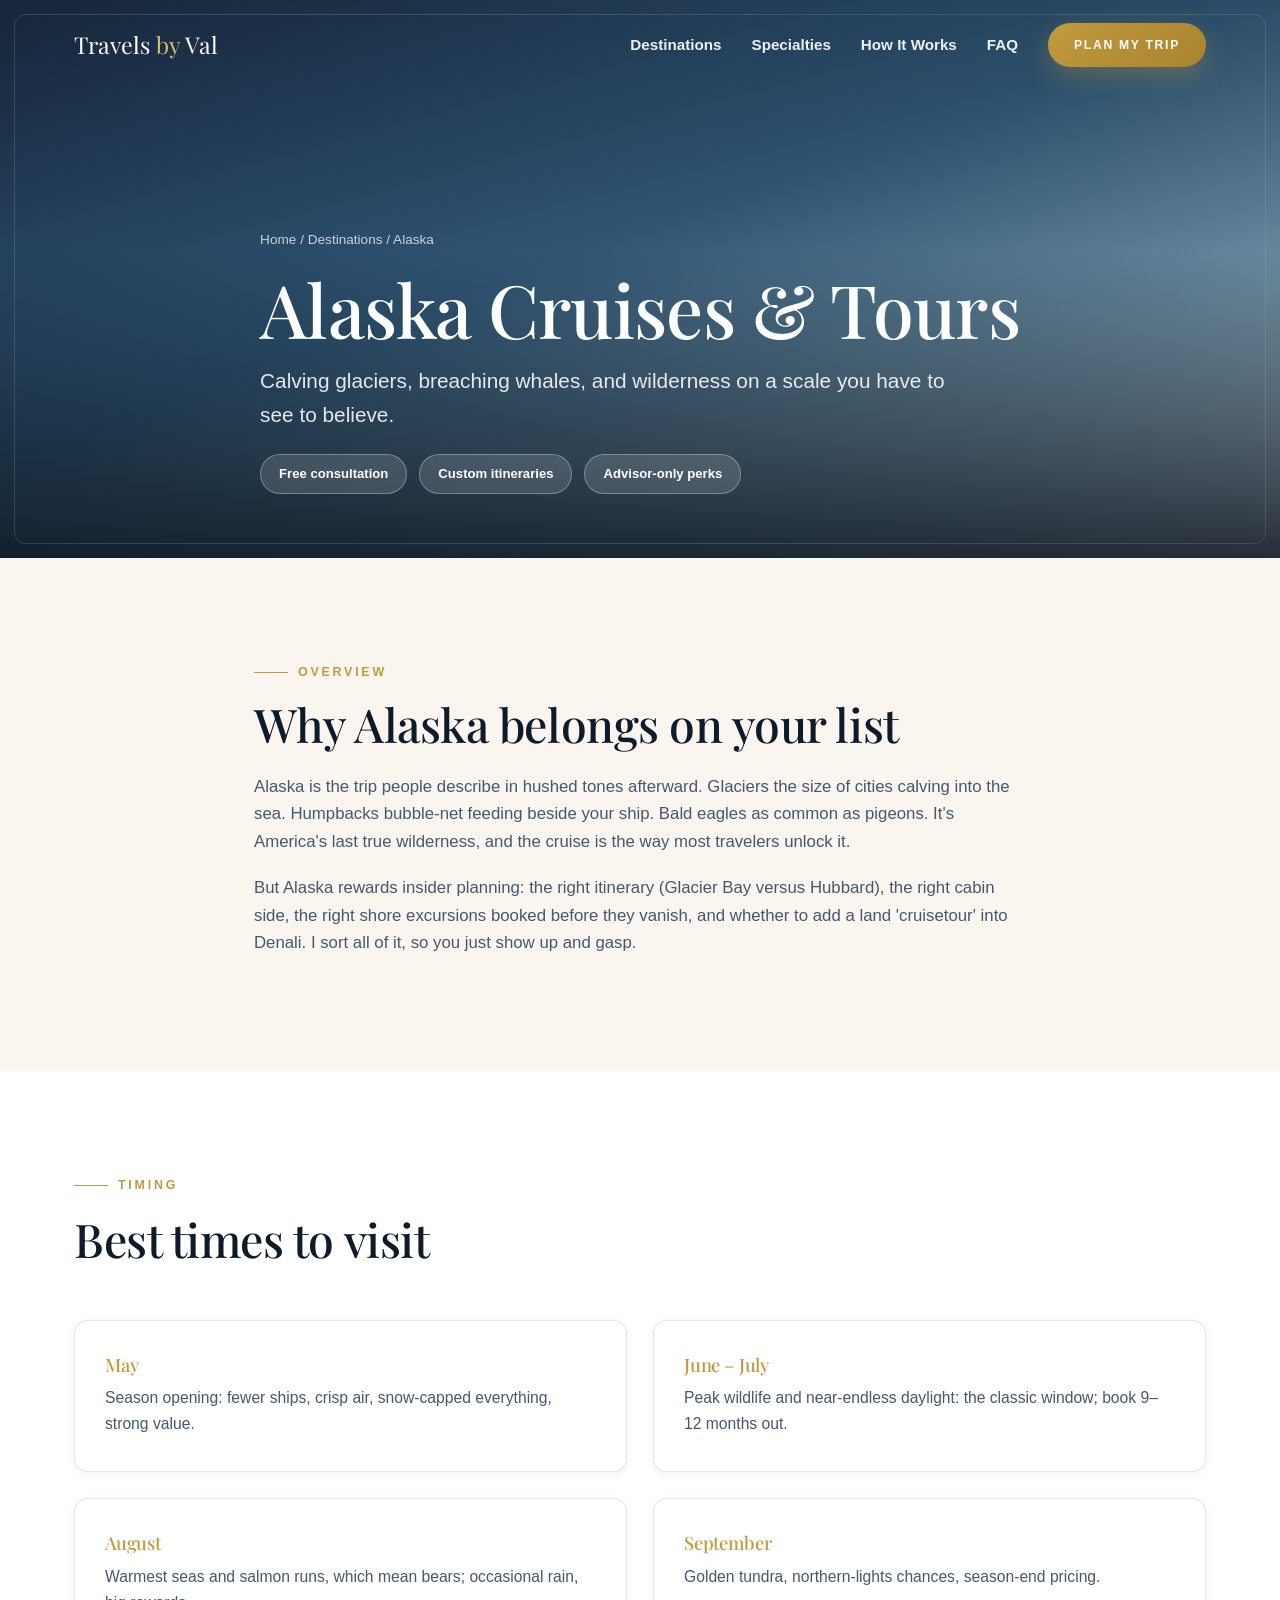
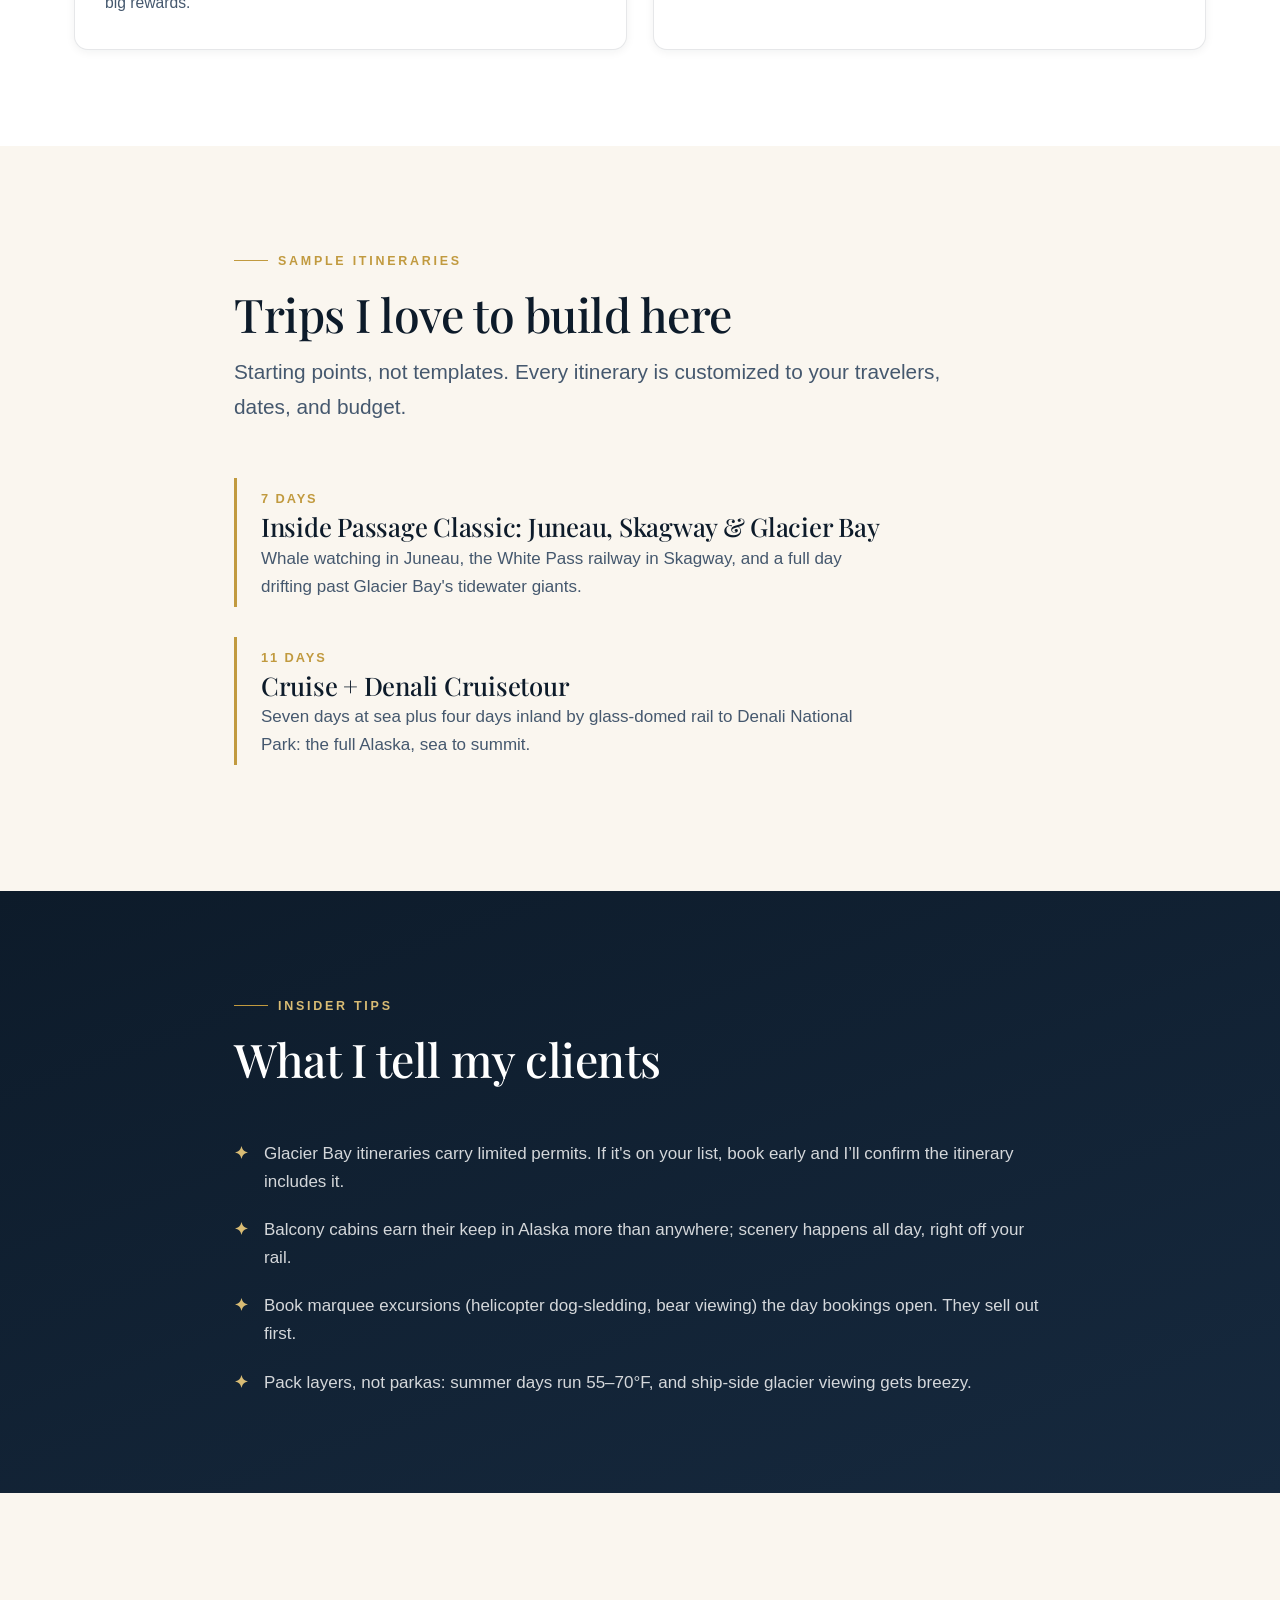
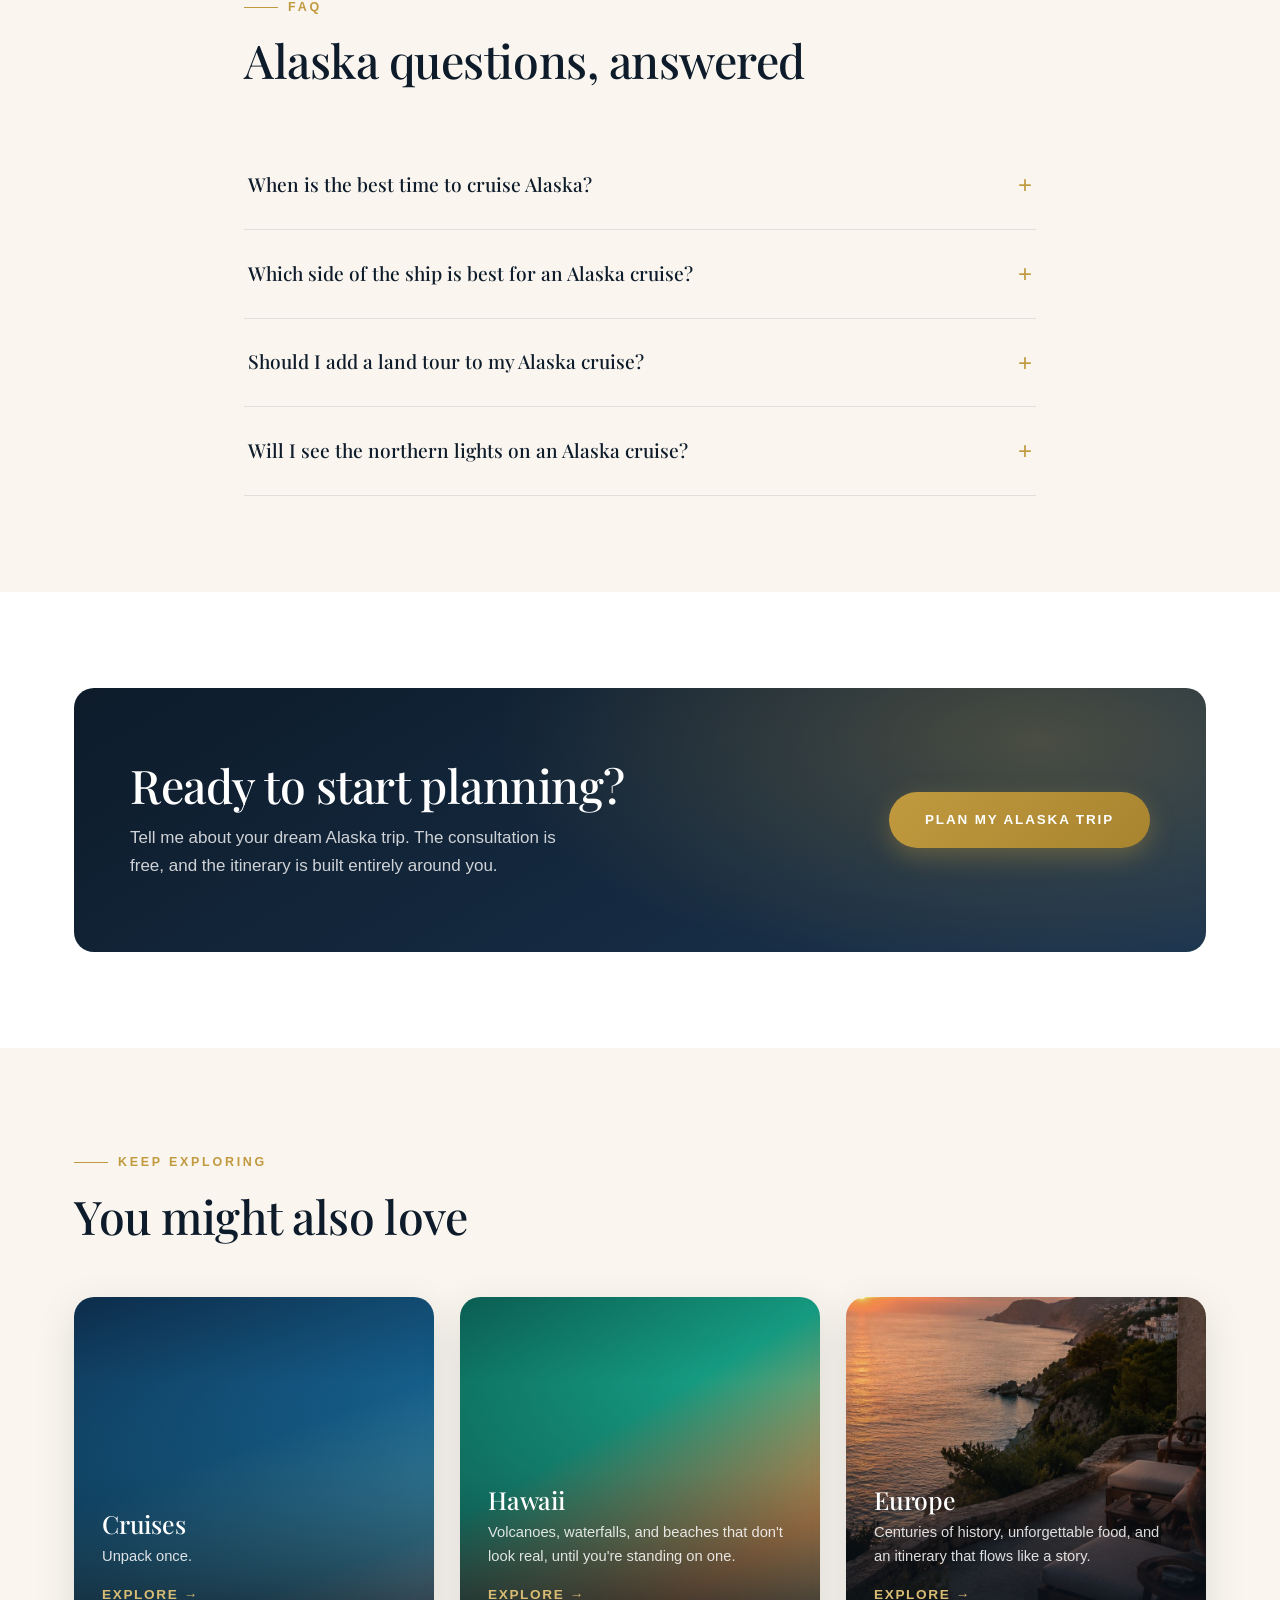
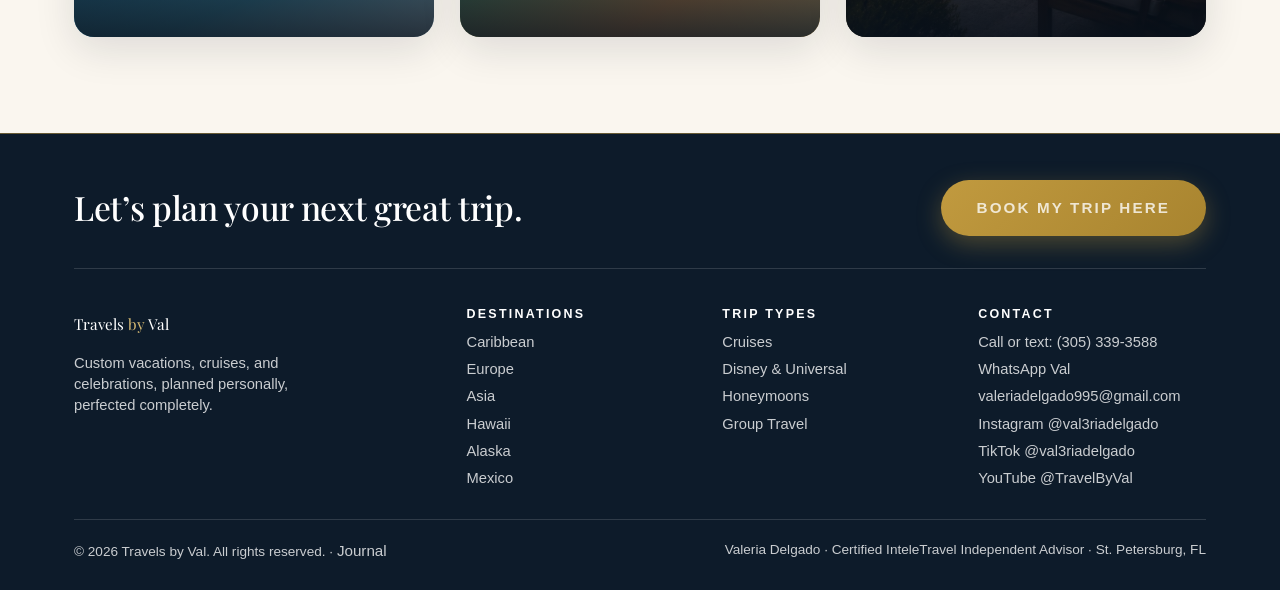
==== commit 51a329bb: "Form now delivers reliably with no backend: WhatsApp or email chooser Submitting no longer gambles o" ====
--- a/destinations/alaska.html
+++ b/destinations/alaska.html
@@ -21,7 +21,7 @@
 <link rel="stylesheet" href="https://fonts.googleapis.com/css2?family=Playfair+Display:ital,wght@0,400;0,500;0,600;1,400;1,500&display=swap" media="print" onload="this.media='all'">
 <noscript><link rel="stylesheet" href="https://fonts.googleapis.com/css2?family=Playfair+Display:ital,wght@0,400;0,500;0,600;1,400;1,500&display=swap"></noscript>
 <noscript><style>.dest-tile{background-image:var(--tile-photo),var(--tile-grad)!important}</style></noscript>
-<link rel="stylesheet" href="/assets/style.css?v=27">
+<link rel="stylesheet" href="/assets/style.css?v=28">
 <link rel="icon" href="data:image/svg+xml,%3Csvg xmlns='http://www.w3.org/2000/svg' viewBox='0 0 100 100'%3E%3Ccircle cx='50' cy='50' r='46' fill='%230d1b2a'/%3E%3Ctext x='50' y='66' font-size='48' text-anchor='middle' fill='%23c19a3f' font-family='Georgia'%3EV%3C/text%3E%3C/svg%3E">
 <link rel="apple-touch-icon" href="/apple-touch-icon.png">
 <script type="application/ld+json">
@@ -275,6 +275,6 @@
 
 <script>window.va=window.va||function(){(window.vaq=window.vaq||[]).push(arguments);};</script>
 <script src="/_vercel/insights/script.js" defer></script>
-<script src="/assets/site.js?v=27" defer></script>
+<script src="/assets/site.js?v=28" defer></script>
 </body>
 </html>
--- a/assets/style.css
+++ b/assets/style.css
@@ -453,6 +453,10 @@
 .form-rescue-actions { display: flex; flex-wrap: wrap; gap: 10px; margin-bottom: 8px; }
 .form-rescue .btn { flex: 1 1 190px; padding: 13px 20px; min-height: 44px; font-size: .74rem; }
 .form-rescue .form-note { margin: 0; }
+.linkish {
+  background: none; border: 0; padding: 0; cursor: pointer;
+  font: inherit; color: var(--lagoon); text-decoration: underline;
+}
 
 /* ---------- Footer ---------- */
 .site-footer { background: var(--ink); color: rgba(255,255,255,.78); padding: 46px 0 24px; border-top: 1px solid rgba(193,154,63,.5); line-height: 1.45; }
